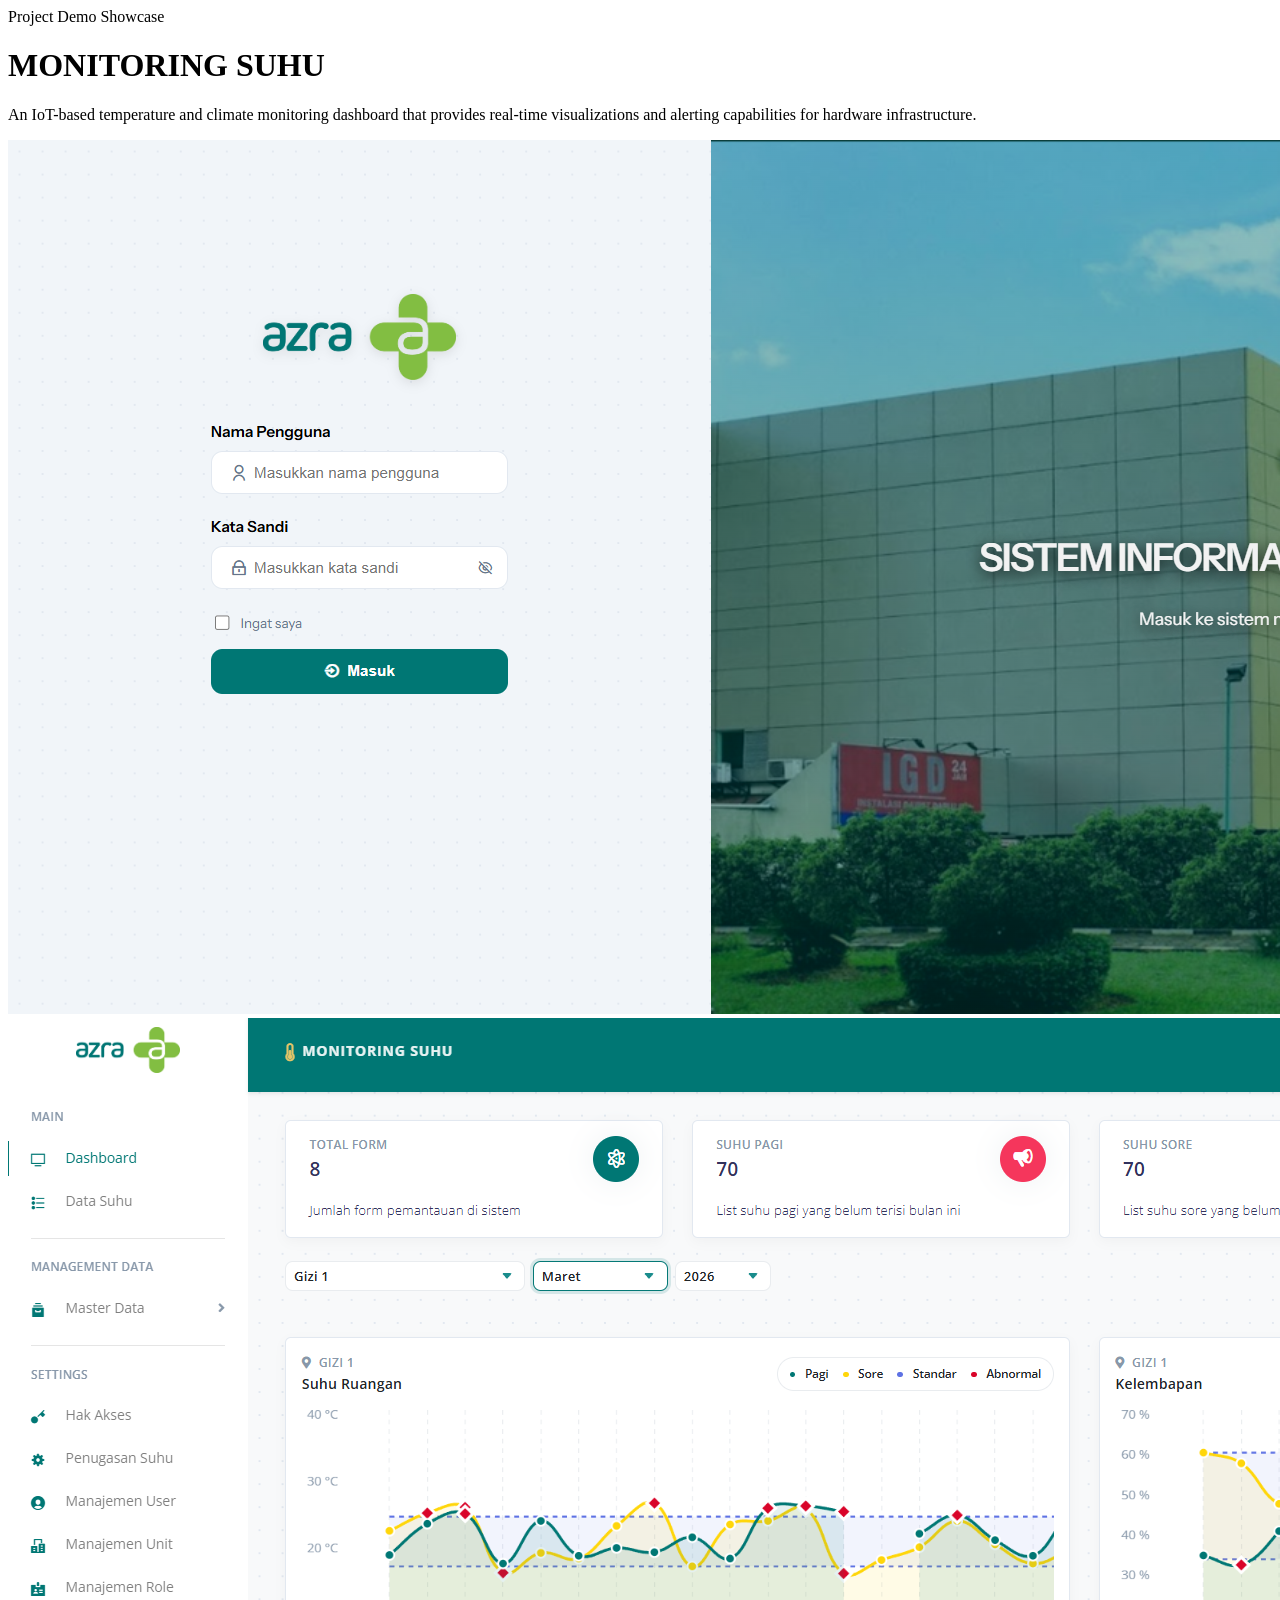
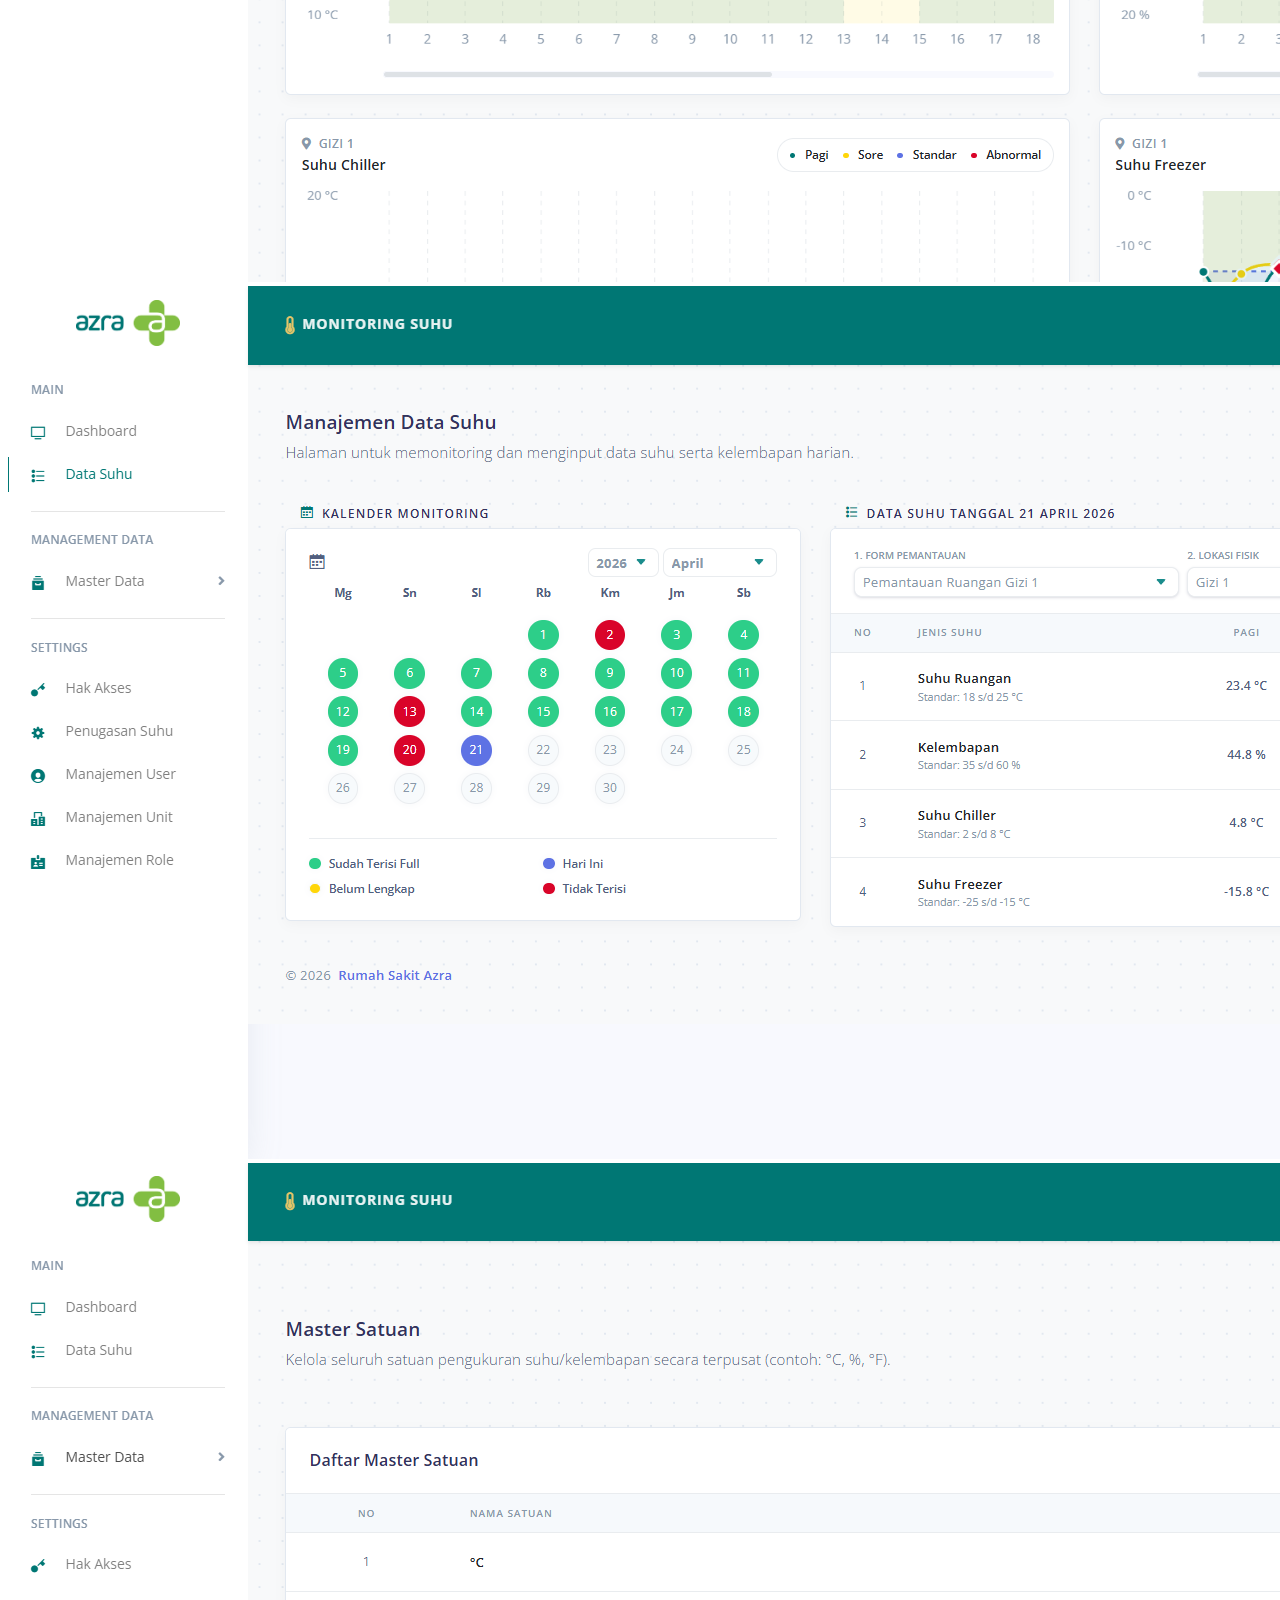
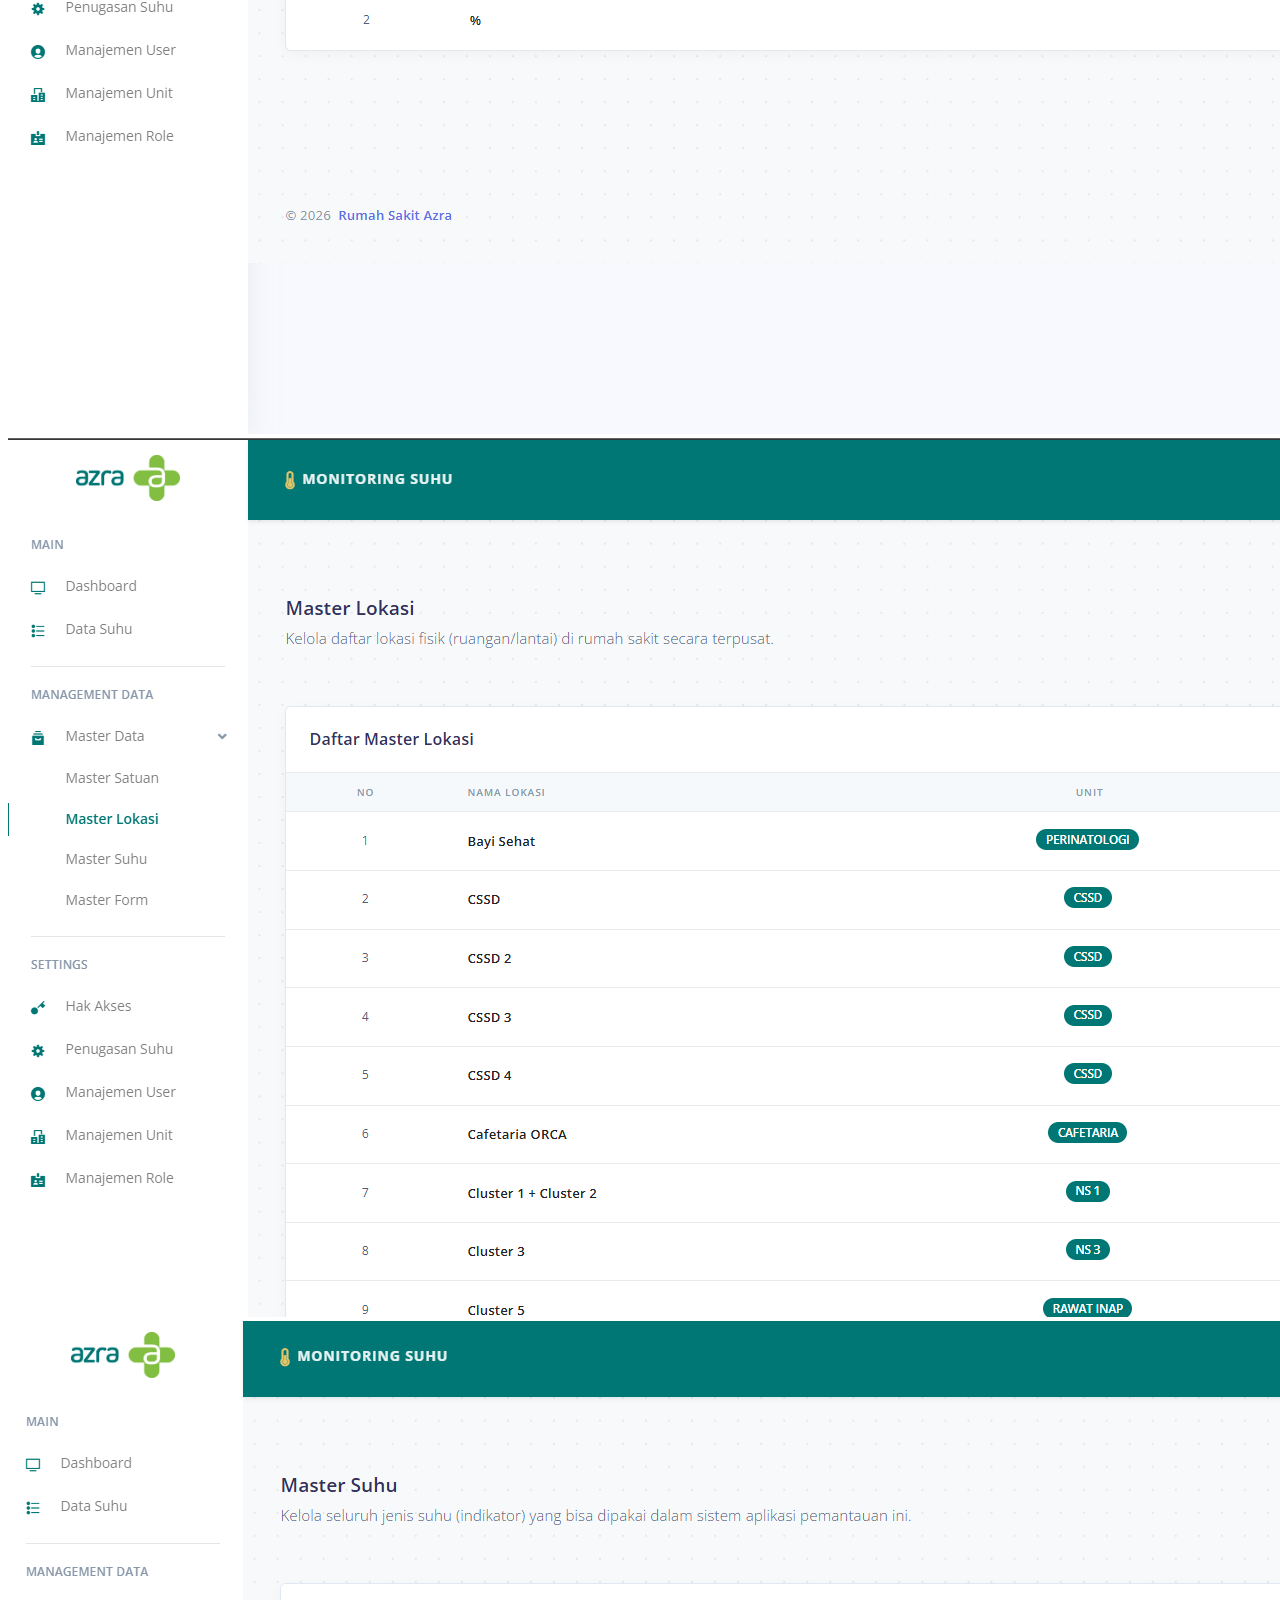
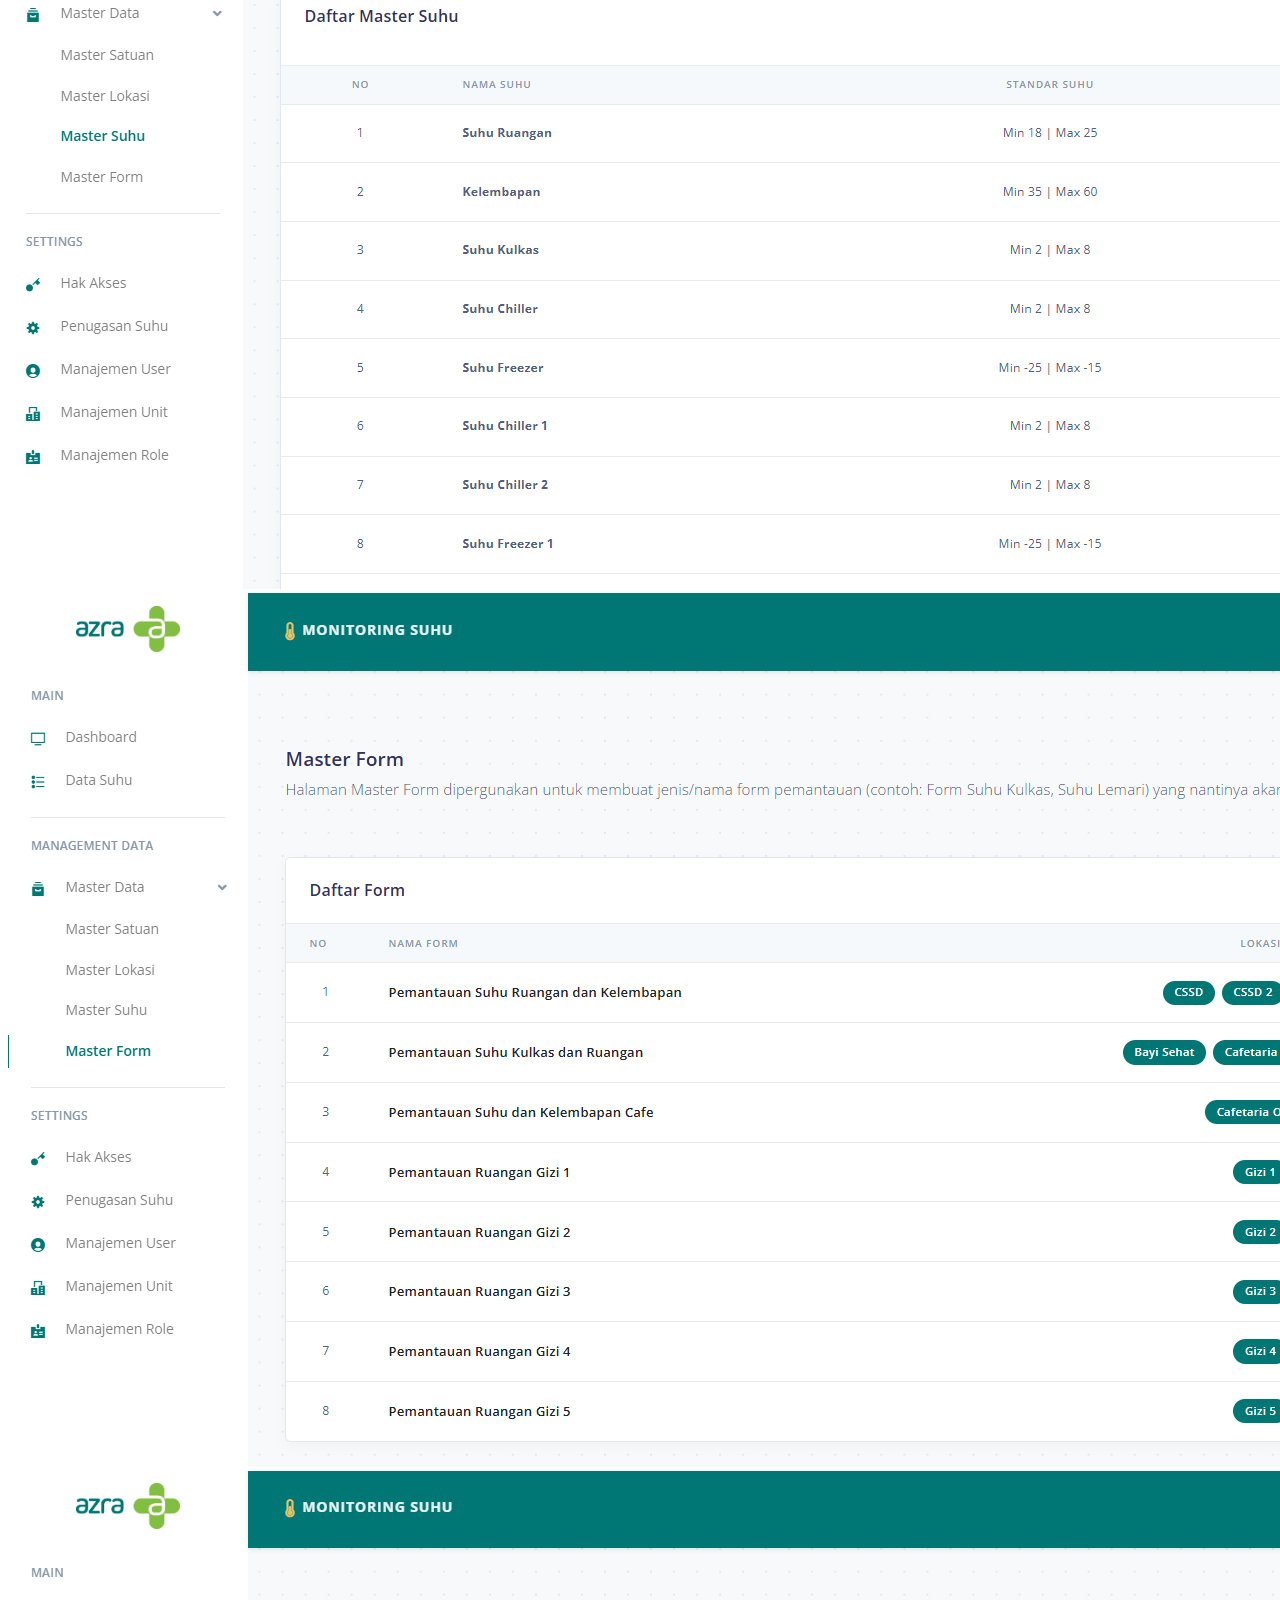
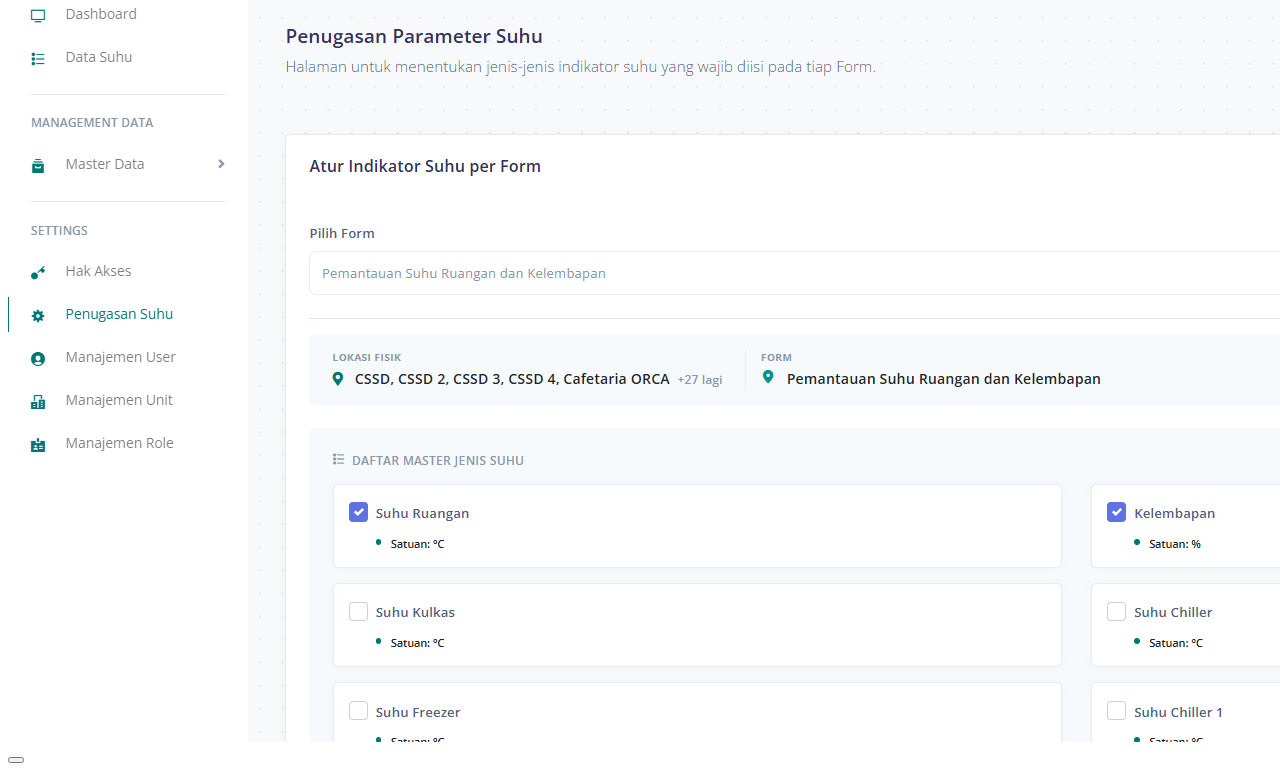
==== project-monitoring-suhu.html @ d6b92082 "initial portfolio" ====
<!DOCTYPE html>
<html lang="en">
<head>
    <meta charset="UTF-8">
    <meta name="viewport" content="width=device-width, initial-scale=1.0">
    <title>Monitoring Suhu | Project Showcase</title>
    <link rel="preconnect" href="https://fonts.googleapis.com">
    <link rel="preconnect" href="https://fonts.gstatic.com" crossorigin>
    <link href="https://fonts.googleapis.com/css2?family=Bebas+Neue&family=Manrope:wght@400;500;700&display=swap" rel="stylesheet">
    <script src="https://cdn.tailwindcss.com"></script>
    <script>
        tailwind.config = {
            theme: {
                extend: {
                    fontFamily: {
                        heading: ['"Bebas Neue"', 'sans-serif'],
                        body: ['"Manrope"', 'sans-serif'],
                    },
                    colors: {
                        bgmain: '#0a0a0a',
                        cardbg: '#1a1a1a',
                        lime: '#00f2fe',
                        textgray: '#a3a3a3',
                    }
                }
            }
        }
    </script>
    <script src="https://unpkg.com/lucide@latest"></script>
</head>
<body class="bg-bgmain text-white font-body min-h-screen flex flex-col selection:bg-lime selection:text-black">
    <nav class="w-full py-6 px-8 md:px-16 flex justify-between items-center bg-bgmain border-b border-white/5 sticky top-0 z-50">
        <div class="flex items-center gap-6">
            <a href="index.html#projects" class="w-10 h-10 rounded-full bg-cardbg flex justify-center items-center hover:bg-white/10 transition-colors">
                <i data-lucide="arrow-left" class="w-5 h-5 text-lime"></i>
            </a>
            <span class="font-heading text-2xl tracking-widest uppercase mt-1">Project Demo Showcase</span>
        </div>
    </nav>
    <main class="max-w-6xl mx-auto px-6 py-12 space-y-12 w-full">
        <div class="space-y-4">
            <h1 class="text-5xl md:text-7xl font-heading uppercase tracking-wide">MONITORING SUHU</h1>
            <p class="text-textgray text-base md:text-lg max-w-3xl leading-relaxed">
                An IoT-based temperature and climate monitoring dashboard that provides real-time visualizations and alerting capabilities for hardware infrastructure.
            </p>
        </div>
        <!-- Gallery -->
        <div class="grid grid-cols-1 md:grid-cols-2 gap-8">
            <img src="img/monitoring-suhu/monitoring-suhu-1.png" alt="Monitor Image" class="w-full h-auto rounded-xl border border-white/10 hover:border-lime/30 transition-colors md:col-span-2">
            <img src="img/monitoring-suhu/monitoring-suhu-2.png" alt="Monitor Image" class="w-full h-auto rounded-xl border border-white/10 hover:border-lime/30 transition-colors">
            <img src="img/monitoring-suhu/monitoring-suhu-3.png" alt="Monitor Image" class="w-full h-auto rounded-xl border border-white/10 hover:border-lime/30 transition-colors">
            <img src="img/monitoring-suhu/monitoring-suhu-4.png" alt="Monitor Image" class="w-full h-auto rounded-xl border border-white/10 hover:border-lime/30 transition-colors">
            <img src="img/monitoring-suhu/monitoring-suhu-5.png" alt="Monitor Image" class="w-full h-auto rounded-xl border border-white/10 hover:border-lime/30 transition-colors">
            <img src="img/monitoring-suhu/monitoring-suhu-6.png" alt="Monitor Image" class="w-full h-auto rounded-xl border border-white/10 hover:border-lime/30 transition-colors">
            <img src="img/monitoring-suhu/monitoring-suhu-7.png" alt="Monitor Image" class="w-full h-auto rounded-xl border border-white/10 hover:border-lime/30 transition-colors">
            <img src="img/monitoring-suhu/monitoring-suhu-8.png" alt="Monitor Image" class="w-full h-auto rounded-xl border border-white/10 hover:border-lime/30 transition-colors">
        </div>
    </main>

    <!-- Lightbox Modal -->
    <div id="lightbox" class="fixed inset-0 bg-black/95 z-[100] hidden flex-col justify-center items-center p-4 md:p-8 backdrop-blur-md opacity-0 transition-opacity duration-300">
        <button id="closeLightbox" class="absolute top-6 right-6 text-white hover:text-lime transition-colors bg-white/10 p-2 rounded-full">
            <i data-lucide="x" class="w-6 h-6"></i>
        </button>
        <img id="lightboxImg" src="" class="max-w-full max-h-full object-contain rounded-xl shadow-2xl transition-transform duration-300 scale-95 border border-white/10">
    </div>

    <script>
        lucide.createIcons();
        
        // Lightbox Logic
        const lightbox = document.getElementById('lightbox');
        const lightboxImg = document.getElementById('lightboxImg');
        const closeLightbox = document.getElementById('closeLightbox');
        const images = document.querySelectorAll('main img');

        images.forEach(img => {
            img.classList.add('cursor-zoom-in');
            img.addEventListener('click', () => {
                lightboxImg.src = img.src;
                lightbox.classList.remove('hidden');
                lightbox.classList.add('flex');
                // Trigger reflow
                void lightbox.offsetWidth;
                lightbox.classList.remove('opacity-0');
                lightboxImg.classList.remove('scale-95');
                lightboxImg.classList.add('scale-100');
            });
        });

        const close = () => {
            lightbox.classList.add('opacity-0');
            lightboxImg.classList.remove('scale-100');
            lightboxImg.classList.add('scale-95');
            setTimeout(() => {
                lightbox.classList.add('hidden');
                lightbox.classList.remove('flex');
            }, 300);
        };

        closeLightbox.addEventListener('click', close);
        lightbox.addEventListener('click', (e) => {
            if (e.target === lightbox) close();
        });
        document.addEventListener('keydown', (e) => {
            if (e.key === 'Escape' && !lightbox.classList.contains('hidden')) close();
        });
    </script>
</body>
</html>
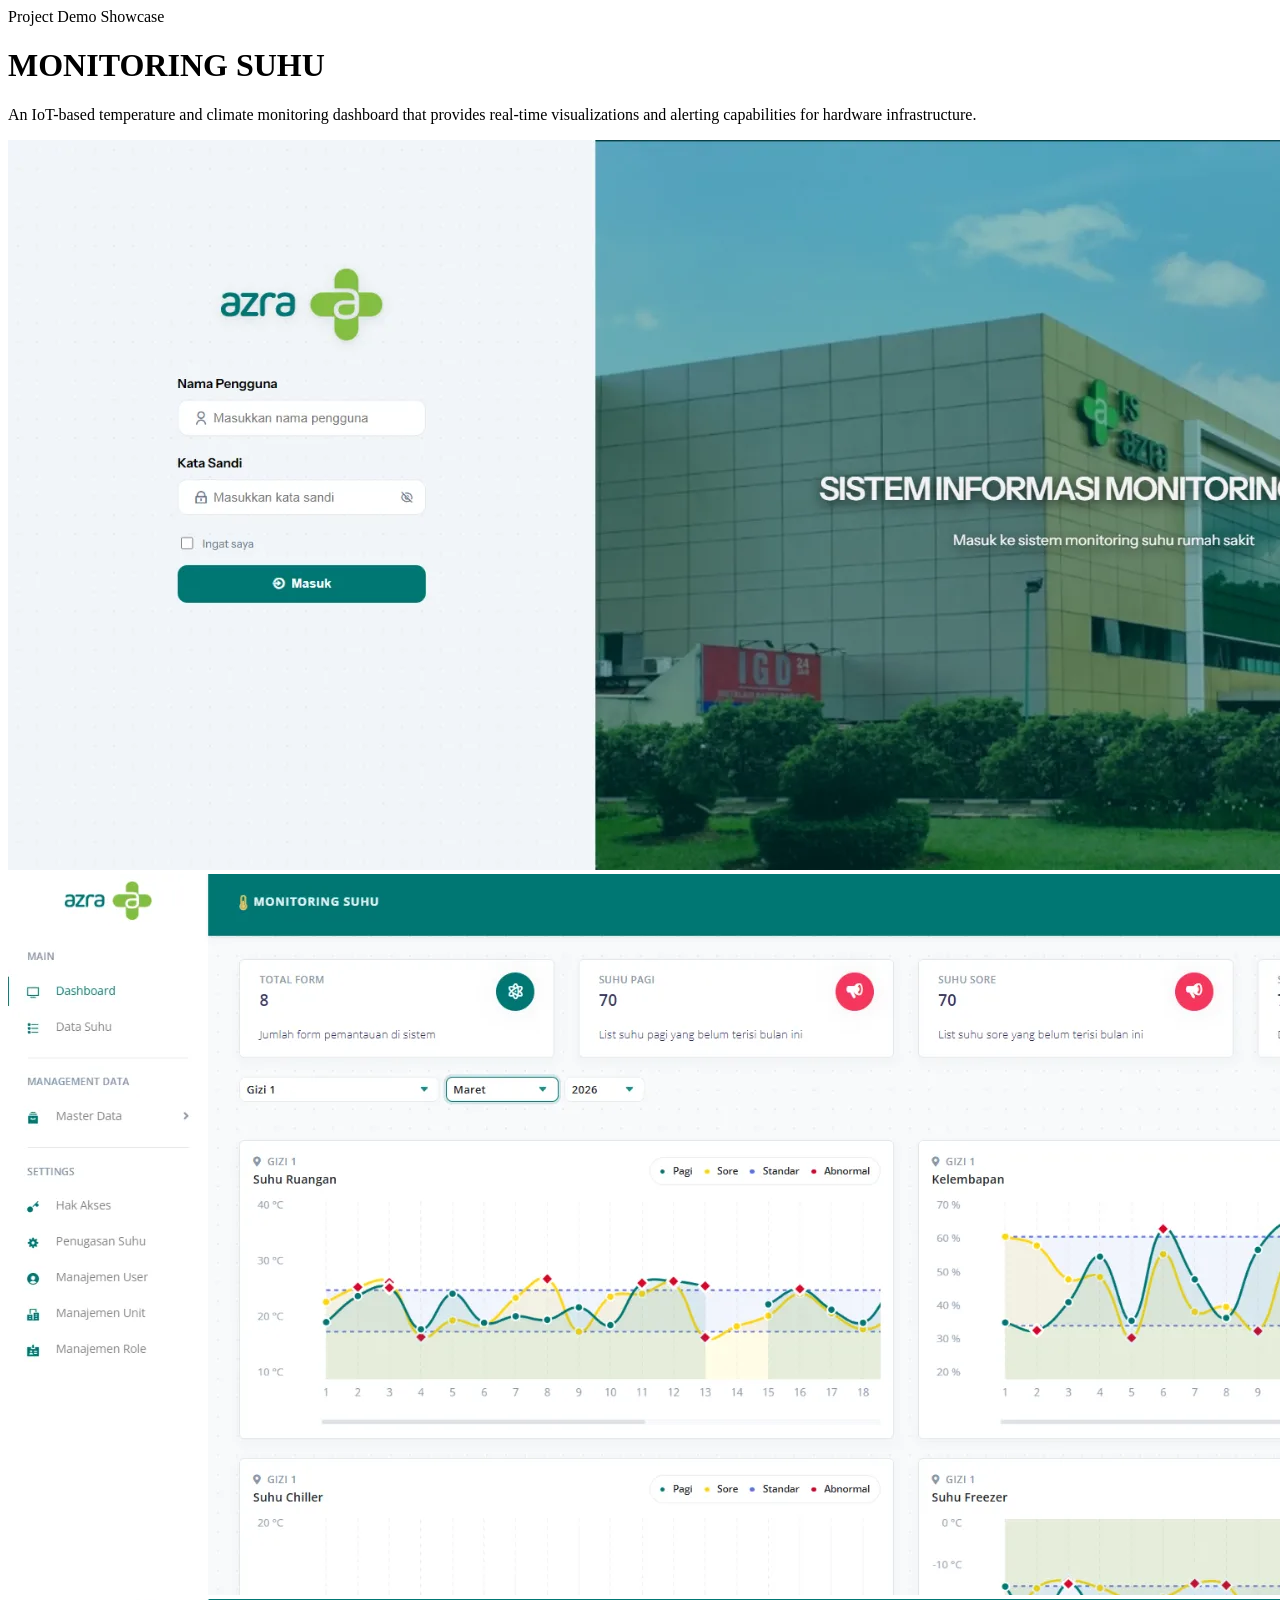
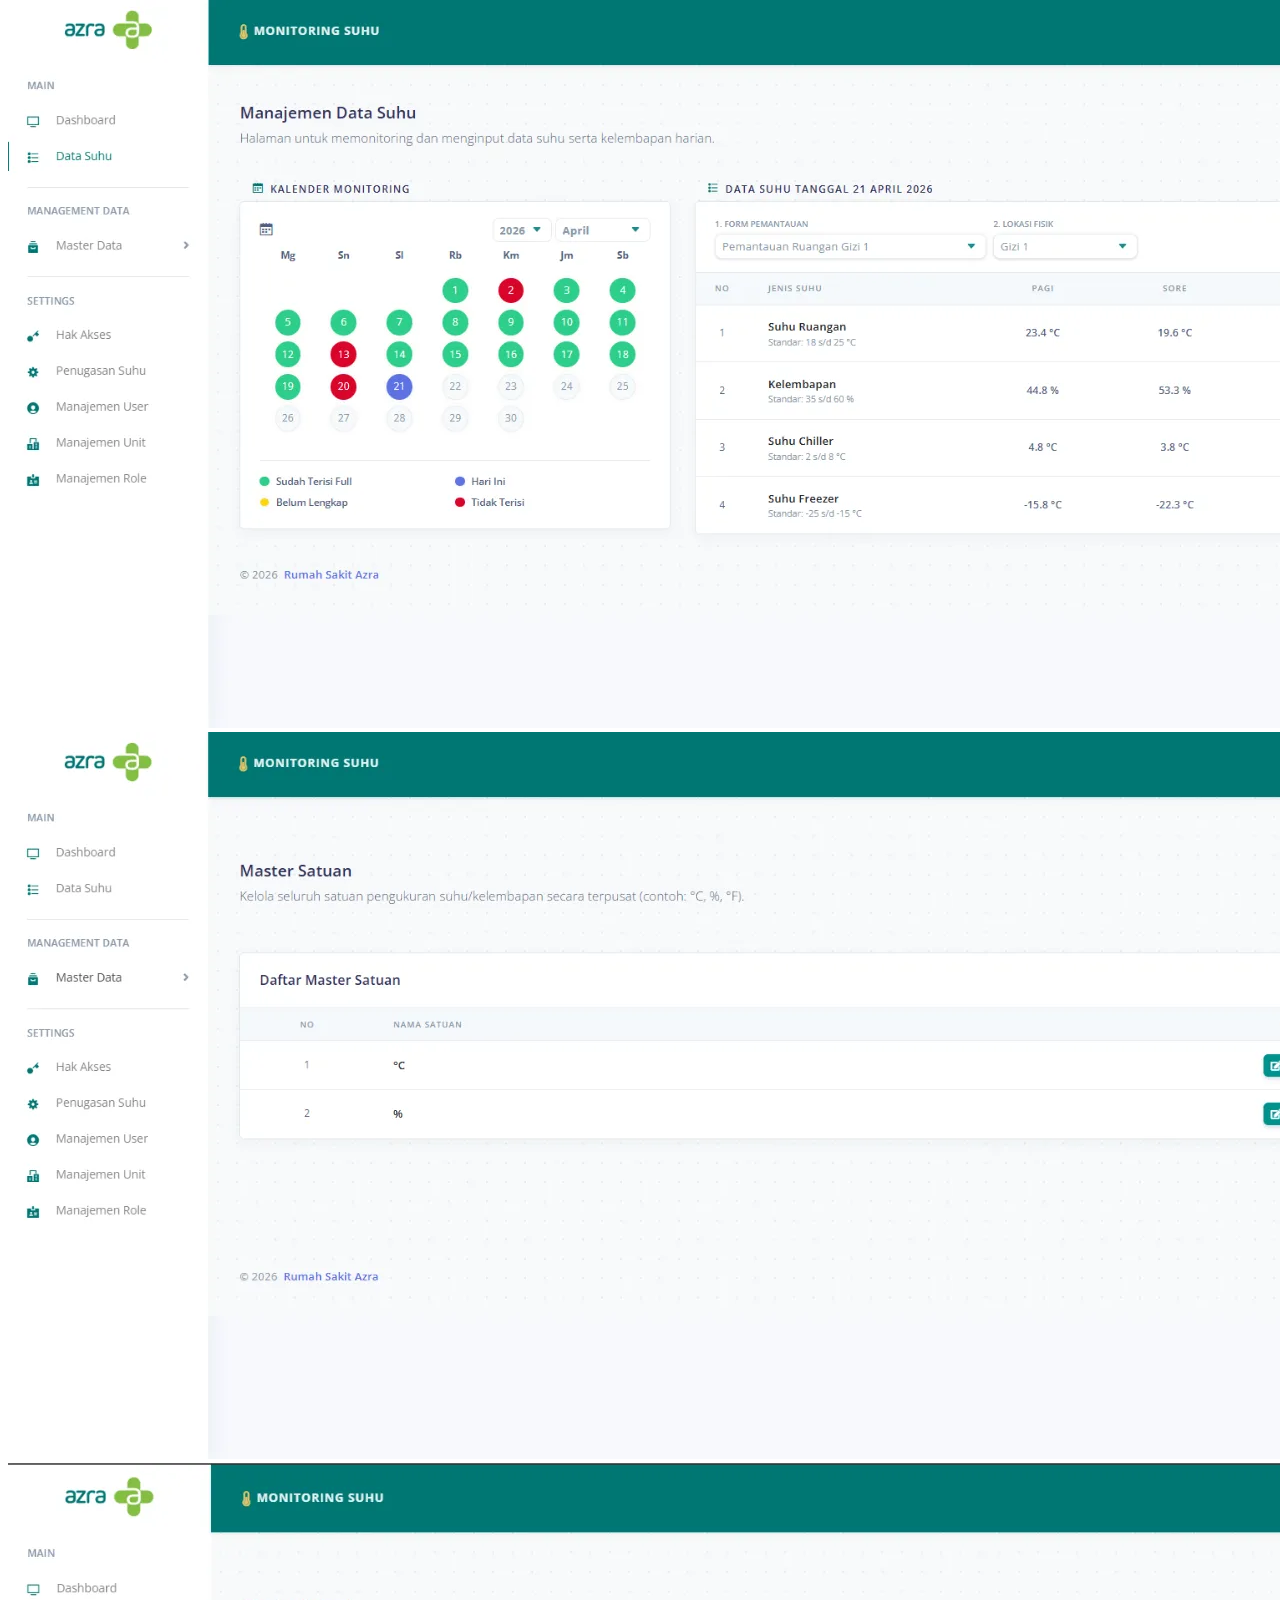
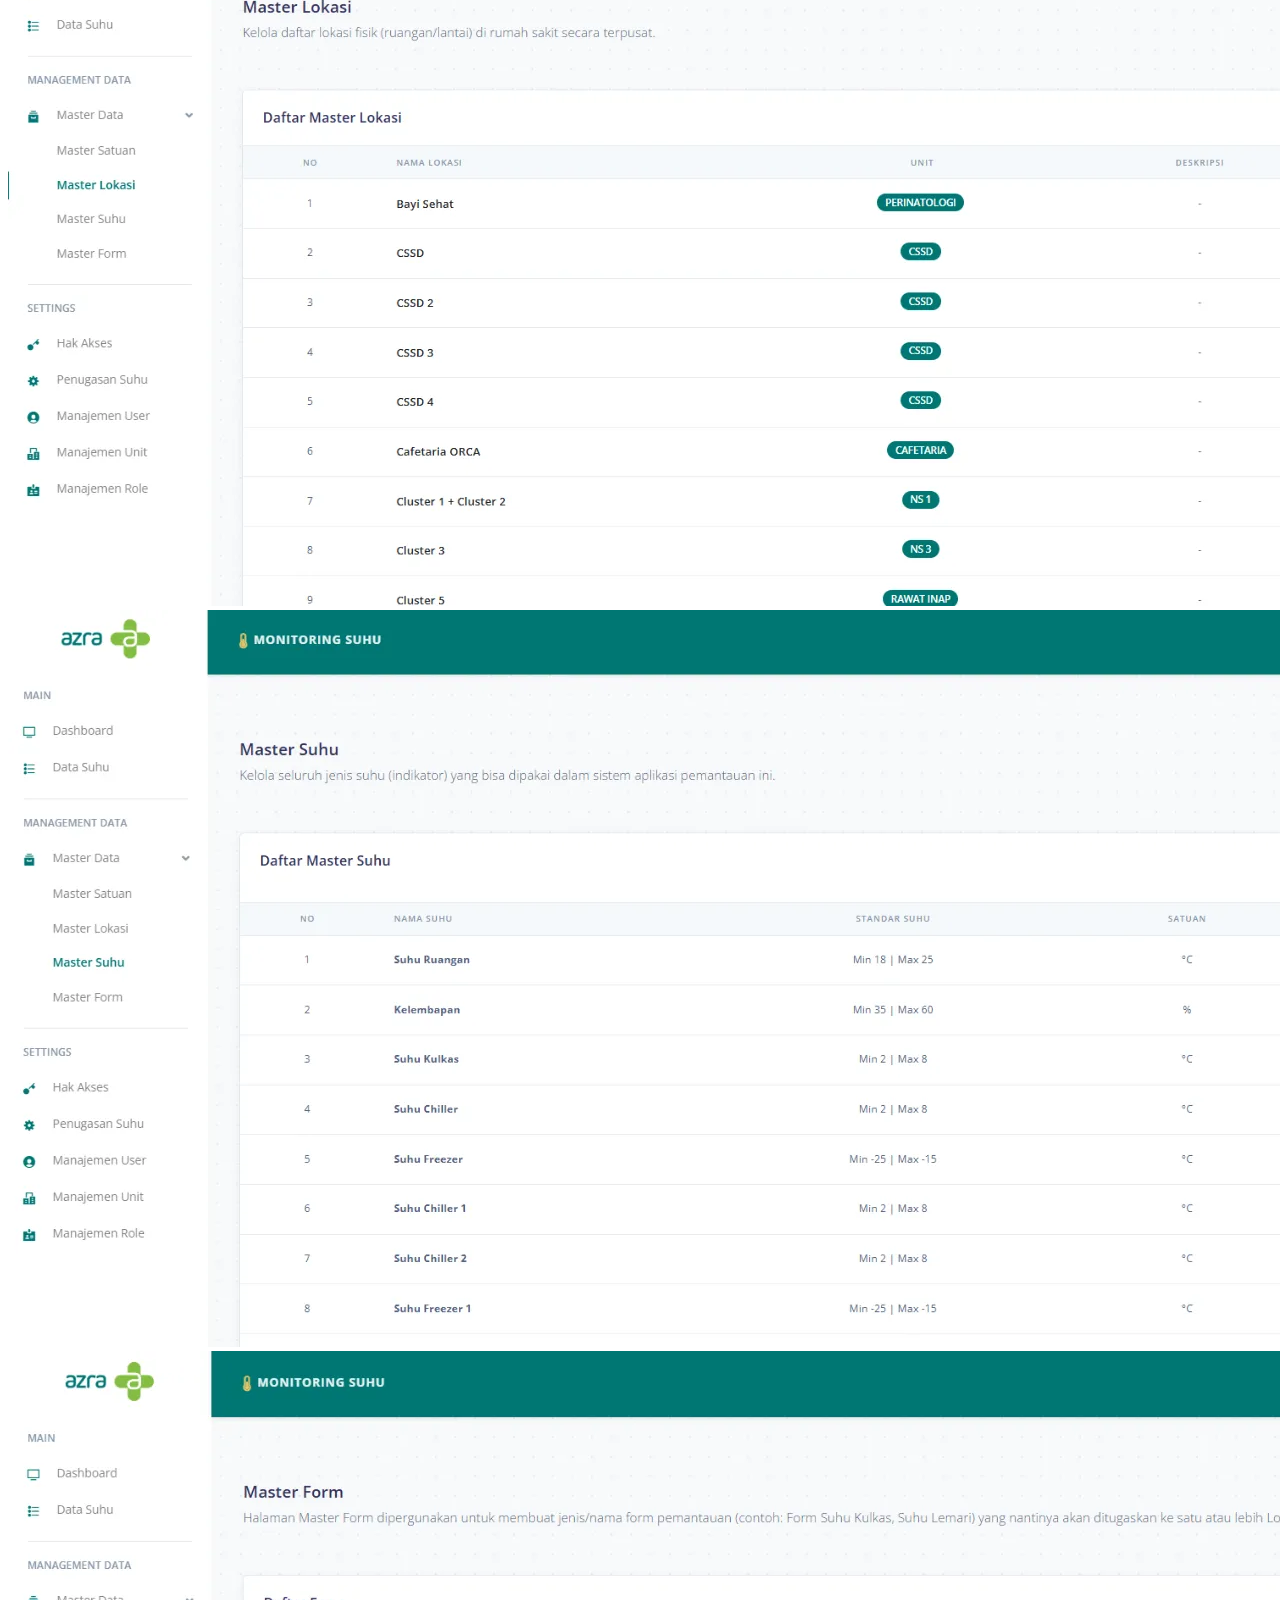
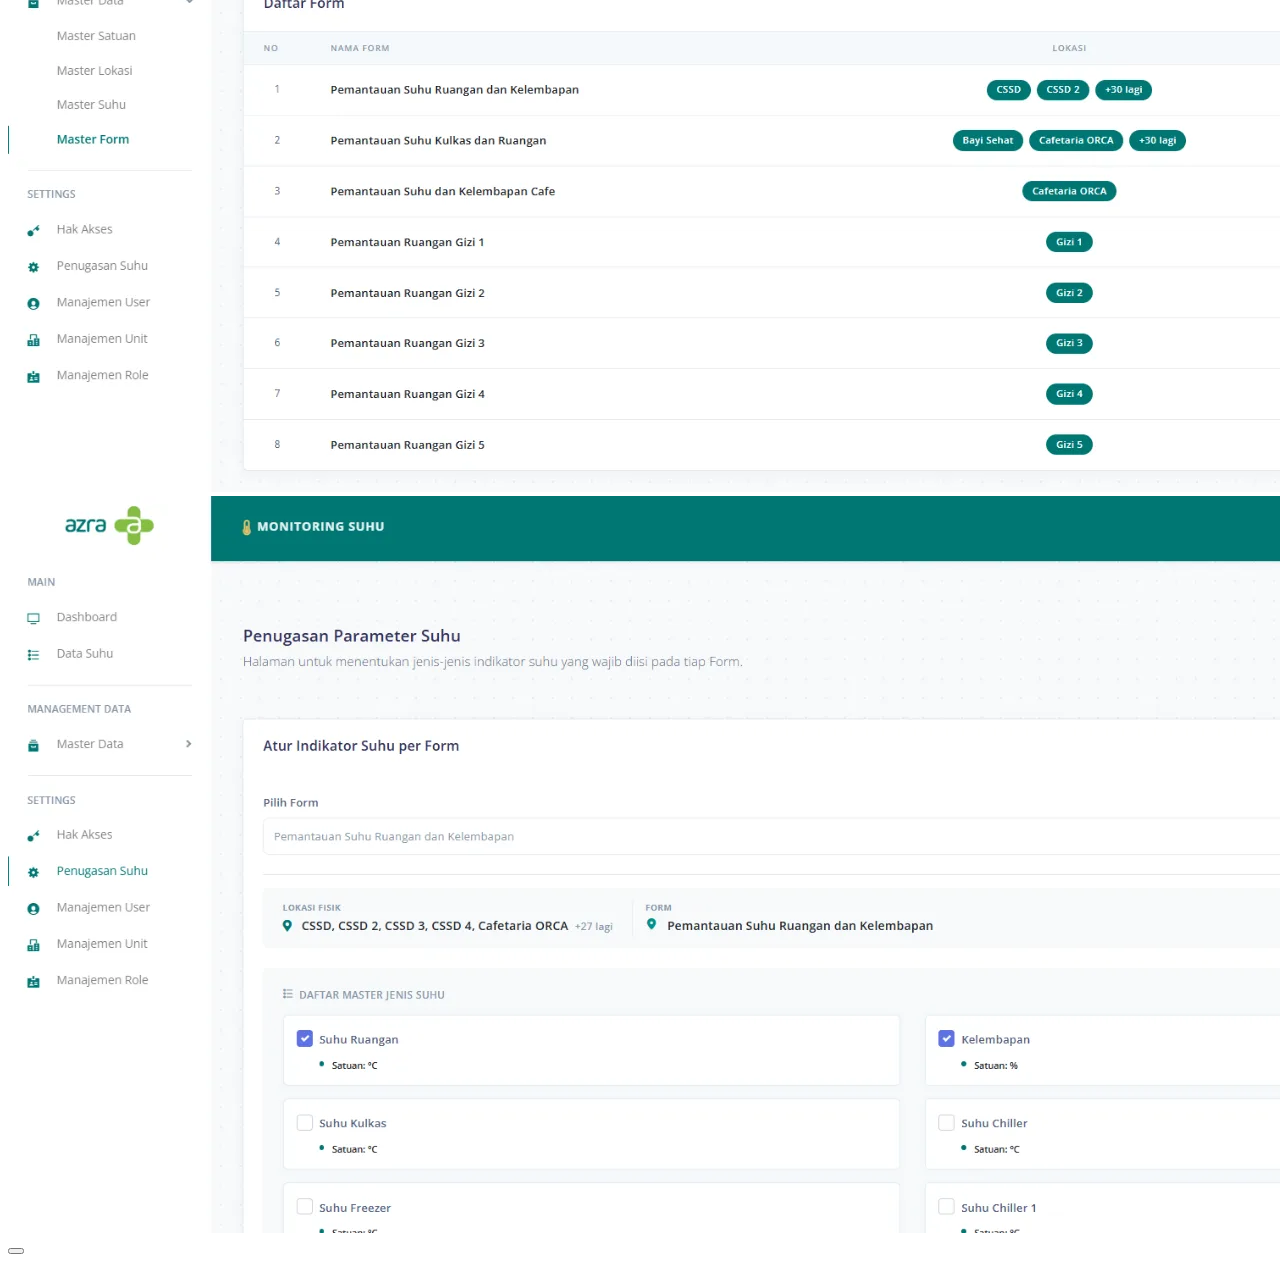
==== commit a43297b2: "C: gambar dikompres ke WebP (13 MB -> 1,9 MB), nama file tanpa spasi, gambar preview OG" ====
--- a/project-monitoring-suhu.html
+++ b/project-monitoring-suhu.html
@@ -46,14 +46,14 @@
         </div>
         <!-- Gallery -->
         <div class="grid grid-cols-1 md:grid-cols-2 gap-8">
-            <img src="img/monitoring-suhu/monitoring-suhu-1.png" alt="Monitor Image" class="w-full h-auto rounded-xl border border-white/10 hover:border-lime/30 transition-colors md:col-span-2">
-            <img src="img/monitoring-suhu/monitoring-suhu-2.png" alt="Monitor Image" class="w-full h-auto rounded-xl border border-white/10 hover:border-lime/30 transition-colors">
-            <img src="img/monitoring-suhu/monitoring-suhu-3.png" alt="Monitor Image" class="w-full h-auto rounded-xl border border-white/10 hover:border-lime/30 transition-colors">
-            <img src="img/monitoring-suhu/monitoring-suhu-4.png" alt="Monitor Image" class="w-full h-auto rounded-xl border border-white/10 hover:border-lime/30 transition-colors">
-            <img src="img/monitoring-suhu/monitoring-suhu-5.png" alt="Monitor Image" class="w-full h-auto rounded-xl border border-white/10 hover:border-lime/30 transition-colors">
-            <img src="img/monitoring-suhu/monitoring-suhu-6.png" alt="Monitor Image" class="w-full h-auto rounded-xl border border-white/10 hover:border-lime/30 transition-colors">
-            <img src="img/monitoring-suhu/monitoring-suhu-7.png" alt="Monitor Image" class="w-full h-auto rounded-xl border border-white/10 hover:border-lime/30 transition-colors">
-            <img src="img/monitoring-suhu/monitoring-suhu-8.png" alt="Monitor Image" class="w-full h-auto rounded-xl border border-white/10 hover:border-lime/30 transition-colors">
+            <img src="img/monitoring-suhu/monitoring-suhu-1.webp" alt="Monitor Image" class="w-full h-auto rounded-xl border border-white/10 hover:border-lime/30 transition-colors md:col-span-2">
+            <img src="img/monitoring-suhu/monitoring-suhu-2.webp" alt="Monitor Image" class="w-full h-auto rounded-xl border border-white/10 hover:border-lime/30 transition-colors">
+            <img src="img/monitoring-suhu/monitoring-suhu-3.webp" alt="Monitor Image" class="w-full h-auto rounded-xl border border-white/10 hover:border-lime/30 transition-colors">
+            <img src="img/monitoring-suhu/monitoring-suhu-4.webp" alt="Monitor Image" class="w-full h-auto rounded-xl border border-white/10 hover:border-lime/30 transition-colors">
+            <img src="img/monitoring-suhu/monitoring-suhu-5.webp" alt="Monitor Image" class="w-full h-auto rounded-xl border border-white/10 hover:border-lime/30 transition-colors">
+            <img src="img/monitoring-suhu/monitoring-suhu-6.webp" alt="Monitor Image" class="w-full h-auto rounded-xl border border-white/10 hover:border-lime/30 transition-colors">
+            <img src="img/monitoring-suhu/monitoring-suhu-7.webp" alt="Monitor Image" class="w-full h-auto rounded-xl border border-white/10 hover:border-lime/30 transition-colors">
+            <img src="img/monitoring-suhu/monitoring-suhu-8.webp" alt="Monitor Image" class="w-full h-auto rounded-xl border border-white/10 hover:border-lime/30 transition-colors">
         </div>
     </main>
 
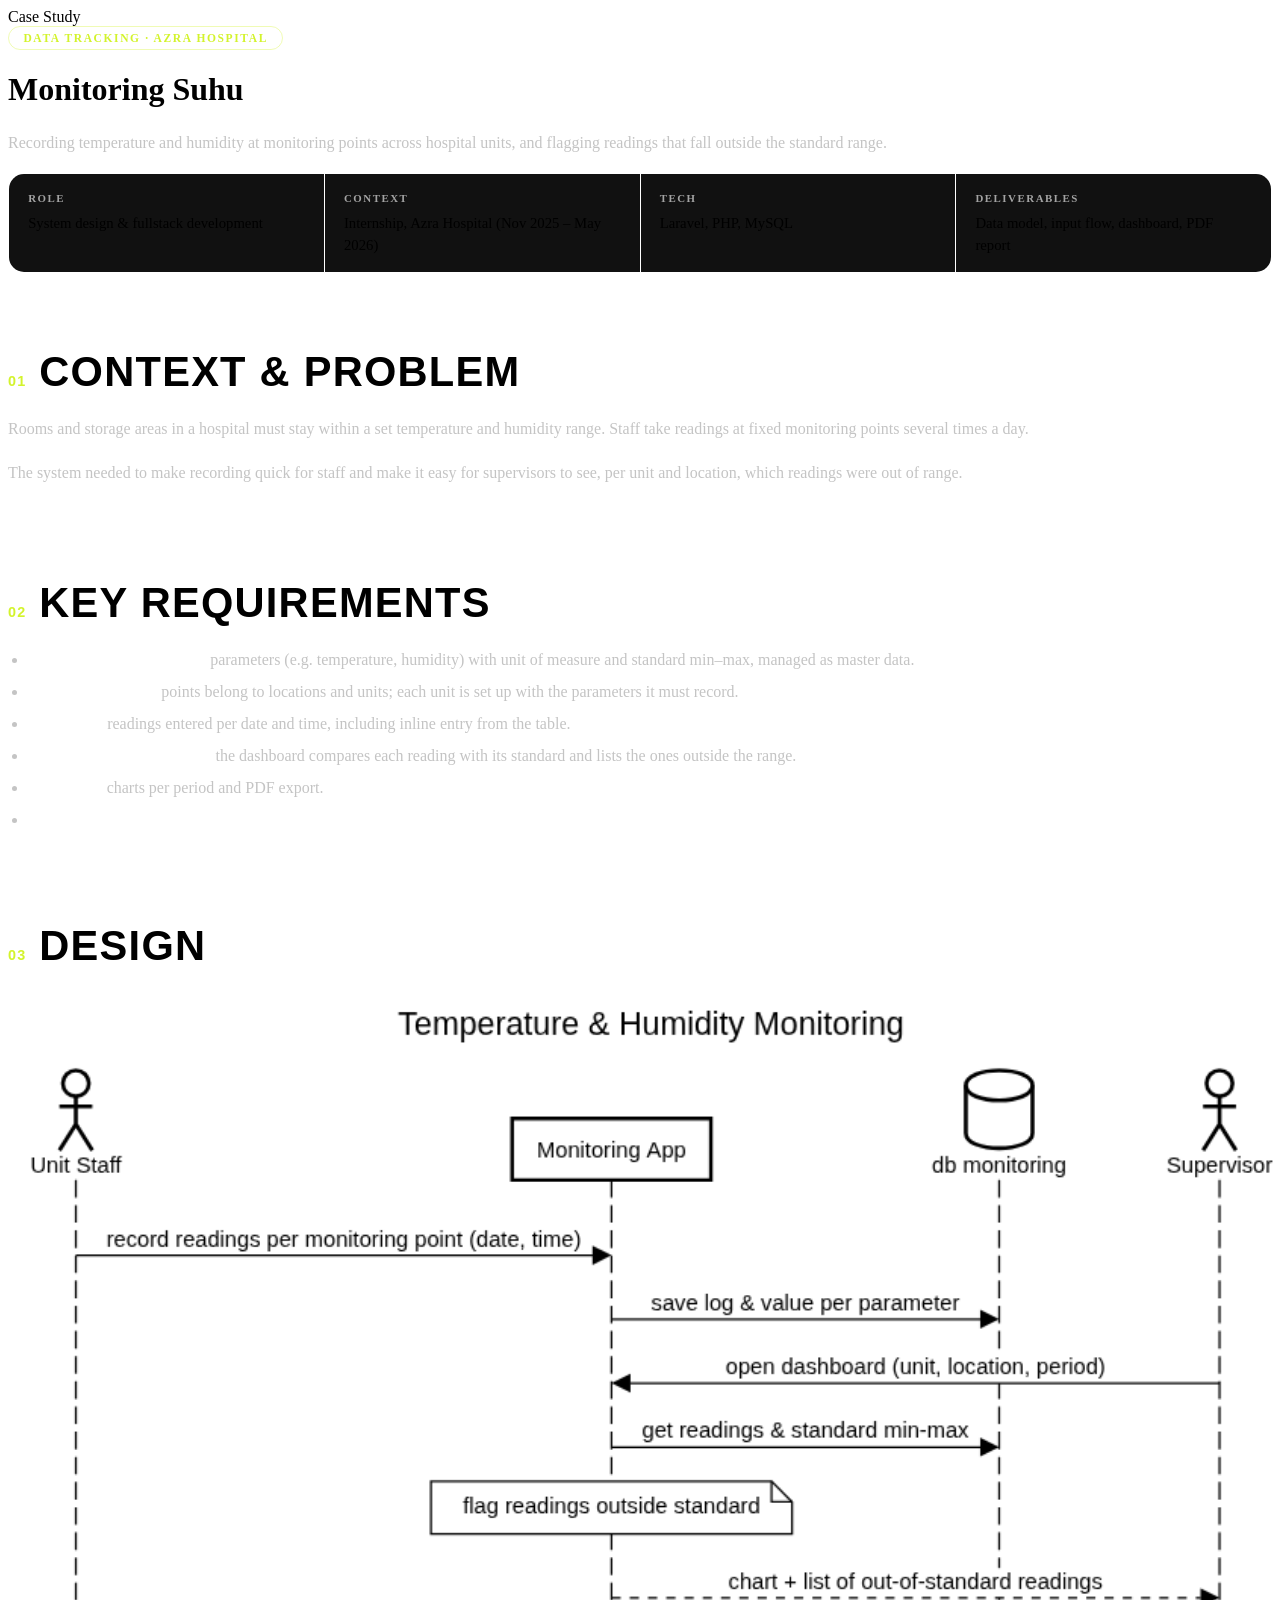
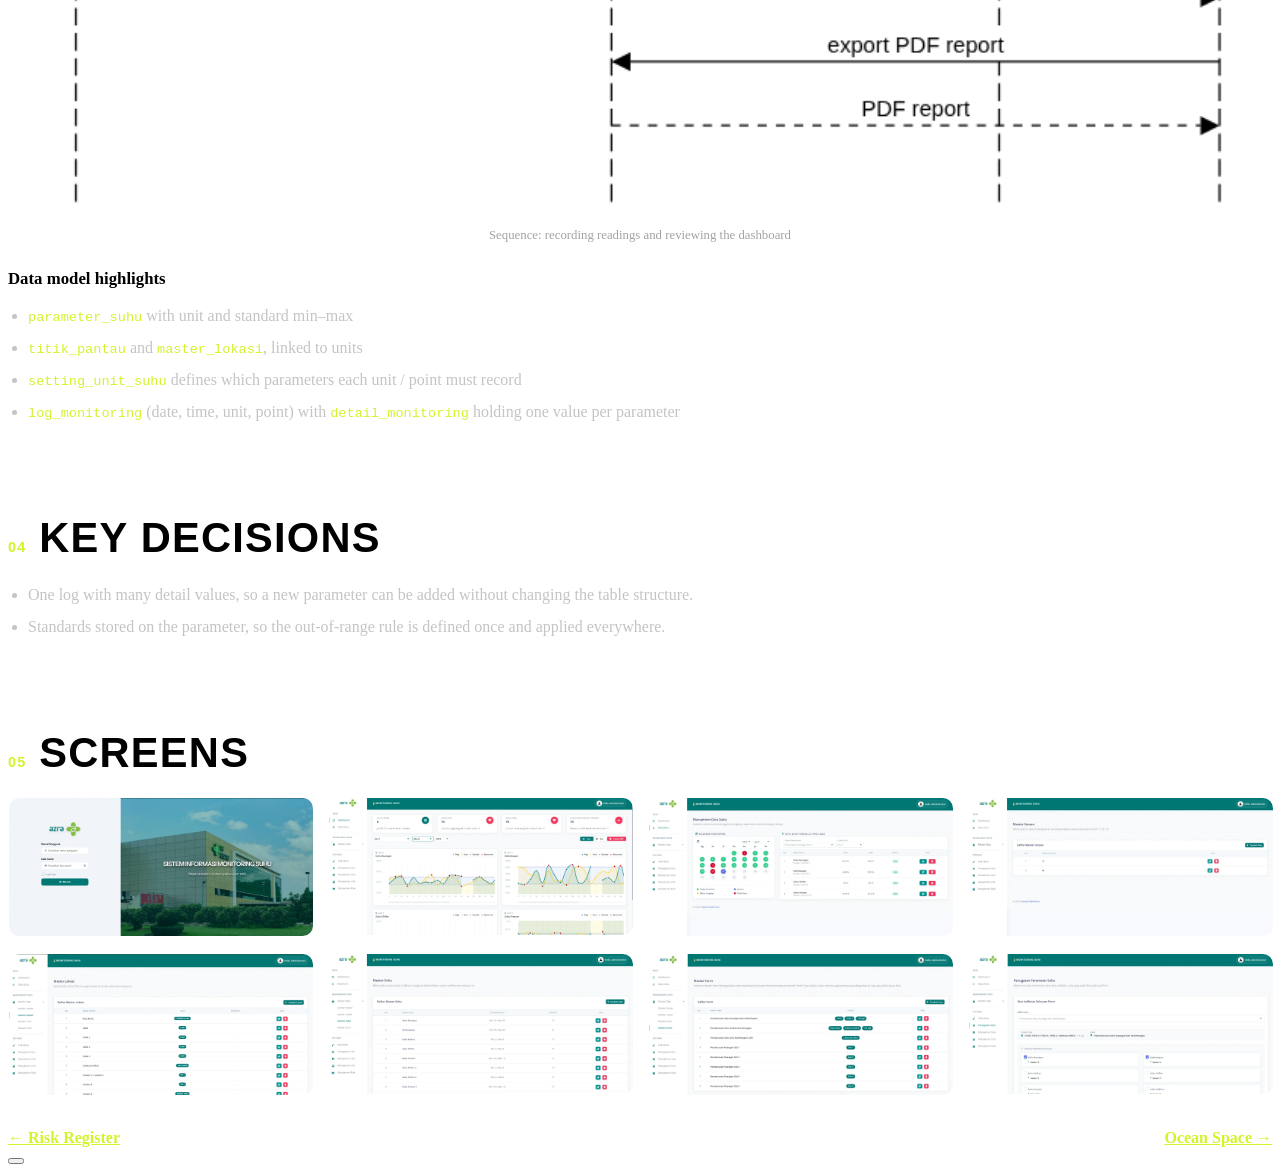
==== commit 15e9e569: "B: halaman proyek jadi studi kasus SA (+ sequence baru), studi kasus payment konsep, urutan section:" ====
--- a/project-monitoring-suhu.html
+++ b/project-monitoring-suhu.html
@@ -3,7 +3,8 @@
 <head>
     <meta charset="UTF-8">
     <meta name="viewport" content="width=device-width, initial-scale=1.0">
-    <title>Monitoring Suhu | Project Showcase</title>
+    <title>Monitoring Suhu | Case Study</title>
+    <meta name="description" content="Case study by Surya Permana: temperature and humidity monitoring with out-of-standard detection for hospital units.">
     <link rel="preconnect" href="https://fonts.googleapis.com">
     <link rel="preconnect" href="https://fonts.gstatic.com" crossorigin>
     <link href="https://fonts.googleapis.com/css2?family=Bebas+Neue&family=Manrope:wght@400;500;700&display=swap" rel="stylesheet">
@@ -19,13 +20,14 @@
                     colors: {
                         bgmain: '#0a0a0a',
                         cardbg: '#1a1a1a',
-                        lime: '#00f2fe',
+                        lime: '#d3f32c',
                         textgray: '#a3a3a3',
                     }
                 }
             }
         }
     </script>
+    <link rel="stylesheet" href="css/case-study.css">
     <script src="https://unpkg.com/lucide@latest"></script>
 </head>
 <body class="bg-bgmain text-white font-body min-h-screen flex flex-col selection:bg-lime selection:text-black">
@@ -34,77 +36,75 @@
             <a href="index.html#projects" class="w-10 h-10 rounded-full bg-cardbg flex justify-center items-center hover:bg-white/10 transition-colors">
                 <i data-lucide="arrow-left" class="w-5 h-5 text-lime"></i>
             </a>
-            <span class="font-heading text-2xl tracking-widest uppercase mt-1">Project Demo Showcase</span>
+            <span class="font-heading text-2xl tracking-widest uppercase mt-1">Case Study</span>
         </div>
     </nav>
-    <main class="max-w-6xl mx-auto px-6 py-12 space-y-12 w-full">
-        <div class="space-y-4">
-            <h1 class="text-5xl md:text-7xl font-heading uppercase tracking-wide">MONITORING SUHU</h1>
-            <p class="text-textgray text-base md:text-lg max-w-3xl leading-relaxed">
-                An IoT-based temperature and climate monitoring dashboard that provides real-time visualizations and alerting capabilities for hardware infrastructure.
-            </p>
-        </div>
-        <!-- Gallery -->
-        <div class="grid grid-cols-1 md:grid-cols-2 gap-8">
-            <img src="img/monitoring-suhu/monitoring-suhu-1.webp" alt="Monitor Image" class="w-full h-auto rounded-xl border border-white/10 hover:border-lime/30 transition-colors md:col-span-2">
-            <img src="img/monitoring-suhu/monitoring-suhu-2.webp" alt="Monitor Image" class="w-full h-auto rounded-xl border border-white/10 hover:border-lime/30 transition-colors">
-            <img src="img/monitoring-suhu/monitoring-suhu-3.webp" alt="Monitor Image" class="w-full h-auto rounded-xl border border-white/10 hover:border-lime/30 transition-colors">
-            <img src="img/monitoring-suhu/monitoring-suhu-4.webp" alt="Monitor Image" class="w-full h-auto rounded-xl border border-white/10 hover:border-lime/30 transition-colors">
-            <img src="img/monitoring-suhu/monitoring-suhu-5.webp" alt="Monitor Image" class="w-full h-auto rounded-xl border border-white/10 hover:border-lime/30 transition-colors">
-            <img src="img/monitoring-suhu/monitoring-suhu-6.webp" alt="Monitor Image" class="w-full h-auto rounded-xl border border-white/10 hover:border-lime/30 transition-colors">
-            <img src="img/monitoring-suhu/monitoring-suhu-7.webp" alt="Monitor Image" class="w-full h-auto rounded-xl border border-white/10 hover:border-lime/30 transition-colors">
-            <img src="img/monitoring-suhu/monitoring-suhu-8.webp" alt="Monitor Image" class="w-full h-auto rounded-xl border border-white/10 hover:border-lime/30 transition-colors">
-        </div>
+
+    <main class="max-w-5xl mx-auto px-6 py-12 space-y-16 w-full cs">
+        <header class="space-y-6">
+            <span class="cs-tag">Data Tracking &middot; Azra Hospital</span>
+            <h1 class="text-5xl md:text-7xl font-heading uppercase tracking-wide">Monitoring Suhu</h1>
+            <p class="text-textgray text-base md:text-lg max-w-3xl leading-relaxed">Recording temperature and humidity at monitoring points across hospital units, and flagging readings that fall outside the standard range.</p>
+            <div class="cs-meta">
+                <div><span>Role</span>System design &amp; fullstack development</div>
+                <div><span>Context</span>Internship, Azra Hospital (Nov 2025 &ndash; May 2026)</div>
+                <div><span>Tech</span>Laravel, PHP, MySQL</div>
+                <div><span>Deliverables</span>Data model, input flow, dashboard, PDF report</div>
+            </div>
+        </header>
+
+        <section>
+            <h2><span>01</span>Context &amp; Problem</h2>
+            <p>Rooms and storage areas in a hospital must stay within a set temperature and humidity range. Staff take readings at fixed monitoring points several times a day.</p>
+            <p>The system needed to make recording quick for staff and make it easy for supervisors to see, per unit and location, which readings were out of range.</p>
+        </section>
+
+        <section>
+            <h2><span>02</span>Key Requirements</h2>
+            <ul>
+                <li><b>Configurable parameters:</b> parameters (e.g. temperature, humidity) with unit of measure and standard min&ndash;max, managed as master data.</li>
+                <li><b>Monitoring points:</b> points belong to locations and units; each unit is set up with the parameters it must record.</li>
+                <li><b>Fast input:</b> readings entered per date and time, including inline entry from the table.</li>
+                <li><b>Out-of-standard detection:</b> the dashboard compares each reading with its standard and lists the ones outside the range.</li>
+                <li><b>Reporting:</b> charts per period and PDF export.</li>
+                <li><b>Role-based menu access.</b></li>
+            </ul>
+        </section>
+
+        <section>
+            <h2><span>03</span>Design</h2>
+            <div class="cs-figs one"><figure><img src="img/monitoring-suhu/sequence.png" alt="Sequence: recording readings and reviewing the dashboard"><figcaption>Sequence: recording readings and reviewing the dashboard</figcaption></figure></div>
+            <h3>Data model highlights</h3>
+            <ul>
+                <li><code>parameter_suhu</code> with unit and standard min&ndash;max</li>
+                <li><code>titik_pantau</code> and <code>master_lokasi</code>, linked to units</li>
+                <li><code>setting_unit_suhu</code> defines which parameters each unit / point must record</li>
+                <li><code>log_monitoring</code> (date, time, unit, point) with <code>detail_monitoring</code> holding one value per parameter</li>
+            </ul>
+        </section>
+
+        <section>
+            <h2><span>04</span>Key Decisions</h2>
+            <ul>
+                <li>One log with many detail values, so a new parameter can be added without changing the table structure.</li>
+                <li>Standards stored on the parameter, so the out-of-range rule is defined once and applied everywhere.</li>
+            </ul>
+        </section>
+
+        <section>
+            <h2><span>05</span>Screens</h2>
+            <div class="cs-gallery"><img src="img/monitoring-suhu/monitoring-suhu-1.webp" alt="Monitoring Suhu screen" loading="lazy"><img src="img/monitoring-suhu/monitoring-suhu-2.webp" alt="Monitoring Suhu screen" loading="lazy"><img src="img/monitoring-suhu/monitoring-suhu-3.webp" alt="Monitoring Suhu screen" loading="lazy"><img src="img/monitoring-suhu/monitoring-suhu-4.webp" alt="Monitoring Suhu screen" loading="lazy"><img src="img/monitoring-suhu/monitoring-suhu-5.webp" alt="Monitoring Suhu screen" loading="lazy"><img src="img/monitoring-suhu/monitoring-suhu-6.webp" alt="Monitoring Suhu screen" loading="lazy"><img src="img/monitoring-suhu/monitoring-suhu-7.webp" alt="Monitoring Suhu screen" loading="lazy"><img src="img/monitoring-suhu/monitoring-suhu-8.webp" alt="Monitoring Suhu screen" loading="lazy"></div>
+        </section>
+
+        <div class="cs-next"><a href="project-risk-register.html">&larr; Risk Register</a><a href="project-ocean-space.html">Ocean Space &rarr;</a></div>
     </main>
 
-    <!-- Lightbox Modal -->
     <div id="lightbox" class="fixed inset-0 bg-black/95 z-[100] hidden flex-col justify-center items-center p-4 md:p-8 backdrop-blur-md opacity-0 transition-opacity duration-300">
         <button id="closeLightbox" class="absolute top-6 right-6 text-white hover:text-lime transition-colors bg-white/10 p-2 rounded-full">
             <i data-lucide="x" class="w-6 h-6"></i>
         </button>
-        <img id="lightboxImg" src="" class="max-w-full max-h-full object-contain rounded-xl shadow-2xl transition-transform duration-300 scale-95 border border-white/10">
+        <img id="lightboxImg" src="" alt="" class="max-w-full max-h-full object-contain rounded-xl shadow-2xl transition-transform duration-300 scale-95 border border-white/10">
     </div>
-
-    <script>
-        lucide.createIcons();
-        
-        // Lightbox Logic
-        const lightbox = document.getElementById('lightbox');
-        const lightboxImg = document.getElementById('lightboxImg');
-        const closeLightbox = document.getElementById('closeLightbox');
-        const images = document.querySelectorAll('main img');
-
-        images.forEach(img => {
-            img.classList.add('cursor-zoom-in');
-            img.addEventListener('click', () => {
-                lightboxImg.src = img.src;
-                lightbox.classList.remove('hidden');
-                lightbox.classList.add('flex');
-                // Trigger reflow
-                void lightbox.offsetWidth;
-                lightbox.classList.remove('opacity-0');
-                lightboxImg.classList.remove('scale-95');
-                lightboxImg.classList.add('scale-100');
-            });
-        });
-
-        const close = () => {
-            lightbox.classList.add('opacity-0');
-            lightboxImg.classList.remove('scale-100');
-            lightboxImg.classList.add('scale-95');
-            setTimeout(() => {
-                lightbox.classList.add('hidden');
-                lightbox.classList.remove('flex');
-            }, 300);
-        };
-
-        closeLightbox.addEventListener('click', close);
-        lightbox.addEventListener('click', (e) => {
-            if (e.target === lightbox) close();
-        });
-        document.addEventListener('keydown', (e) => {
-            if (e.key === 'Escape' && !lightbox.classList.contains('hidden')) close();
-        });
-    </script>
+    <script src="js/lightbox.js"></script>
 </body>
 </html>
--- a/css/case-study.css
+++ b/css/case-study.css
@@ -0,0 +1,39 @@
+/* Halaman studi kasus (project-*.html) */
+.cs section > h2 { font-family: "Bebas Neue", sans-serif; font-size: 2.6rem; letter-spacing: .03em; text-transform: uppercase; display: flex; align-items: baseline; gap: .8rem; margin-bottom: 1.2rem; }
+.cs section > h2 span { color: #d3f32c; font-family: "Manrope", sans-serif; font-size: .9rem; font-weight: 700; }
+.cs section { border-top: 1px solid rgba(255,255,255,.08); padding-top: 2.5rem; }
+.cs h3 { font-weight: 700; font-size: 1.05rem; margin: 1.6rem 0 .7rem; }
+.cs p, .cs li { color: #c4c4c4; line-height: 1.75; }
+.cs p + p { margin-top: .8rem; }
+.cs b { color: #fff; }
+.cs ul { list-style: disc; padding-left: 1.25rem; margin: .8rem 0; }
+.cs li { margin: .25rem 0; }
+.cs code { font-family: ui-monospace, Consolas, monospace; font-size: .85em; color: #d3f32c; }
+.cs-tag { display: inline-block; font-size: .72rem; font-weight: 700; letter-spacing: .14em; text-transform: uppercase; color: #d3f32c; border: 1px solid rgba(211,243,44,.35); border-radius: 999px; padding: .3rem .9rem; }
+.cs-meta { display: grid; grid-template-columns: repeat(auto-fit, minmax(180px, 1fr)); gap: 1px; background: rgba(255,255,255,.08); border: 1px solid rgba(255,255,255,.08); border-radius: 1rem; overflow: hidden; }
+.cs-meta div { background: #111; padding: 1rem 1.2rem; font-size: .92rem; line-height: 1.5; }
+.cs-meta span { display: block; font-size: .68rem; font-weight: 700; letter-spacing: .14em; text-transform: uppercase; color: #a3a3a3; margin-bottom: .3rem; }
+.cs-note { font-size: .85rem; color: #a3a3a3; border-left: 2px solid #d3f32c; padding-left: .9rem; }
+.cs-box { background: #1a1a1a; border: 1px solid rgba(255,255,255,.06); border-radius: 1rem; padding: 1.2rem 1.4rem; }
+.cs-box h3 { margin-top: 0; }
+.cs-table { overflow-x: auto; border: 1px solid rgba(255,255,255,.08); border-radius: .8rem; margin: .8rem 0 1.2rem; }
+.cs-table table { width: 100%; border-collapse: collapse; font-size: .9rem; min-width: 520px; }
+.cs-table th { text-align: left; background: #1a1a1a; color: #d3f32c; font-size: .72rem; letter-spacing: .1em; text-transform: uppercase; padding: .75rem 1rem; }
+.cs-table td { padding: .7rem 1rem; border-top: 1px solid rgba(255,255,255,.06); color: #d4d4d4; vertical-align: top; line-height: 1.55; }
+.cs-table td:first-child { white-space: nowrap; color: #fff; }
+.cs-code { background: #111; border: 1px solid rgba(255,255,255,.08); border-left: 3px solid #d3f32c; border-radius: .6rem; padding: 1rem 1.2rem; font-family: ui-monospace, Consolas, monospace; font-size: .82rem; color: #d4d4d4; overflow-x: auto; margin: .6rem 0 1.4rem; white-space: pre; }
+.cs-figs { display: grid; grid-template-columns: repeat(auto-fit, minmax(300px, 1fr)); gap: 1.5rem; margin: 1.2rem 0; }
+.cs-figs figure { margin: 0; }
+.cs-figs img { width: 100%; height: auto; background: #fff; border-radius: .8rem; padding: .6rem; border: 1px solid rgba(255,255,255,.1); cursor: zoom-in; }
+.cs-figs img.shot { background: #111; padding: 0; }
+.cs-figs figcaption { font-size: .8rem; color: #a3a3a3; text-align: center; margin-top: .6rem; }
+.cs-figs.one { grid-template-columns: 1fr; }
+.cs-flow { display: flex; flex-wrap: wrap; align-items: center; gap: .6rem; margin: .6rem 0 1rem; }
+.cs-flow span { font-family: ui-monospace, Consolas, monospace; font-size: .82rem; padding: .35rem .8rem; border-radius: .5rem; background: #1a1a1a; border: 1px solid rgba(255,255,255,.12); }
+.cs-flow span.ok { border-color: rgba(211,243,44,.5); color: #d3f32c; }
+.cs-flow span.bad { color: #fca5a5; border-color: rgba(252,165,165,.35); }
+.cs-flow i { color: #a3a3a3; font-style: normal; font-size: .85rem; }
+.cs-gallery { display: grid; grid-template-columns: repeat(auto-fit, minmax(280px, 1fr)); gap: 1rem; margin-top: 1rem; }
+.cs-gallery img { width: 100%; height: auto; border-radius: .7rem; border: 1px solid rgba(255,255,255,.1); cursor: zoom-in; }
+.cs-next { display: flex; justify-content: space-between; gap: 1rem; flex-wrap: wrap; border-top: 1px solid rgba(255,255,255,.08); padding-top: 2rem; }
+.cs-next a { color: #d3f32c; font-weight: 700; }
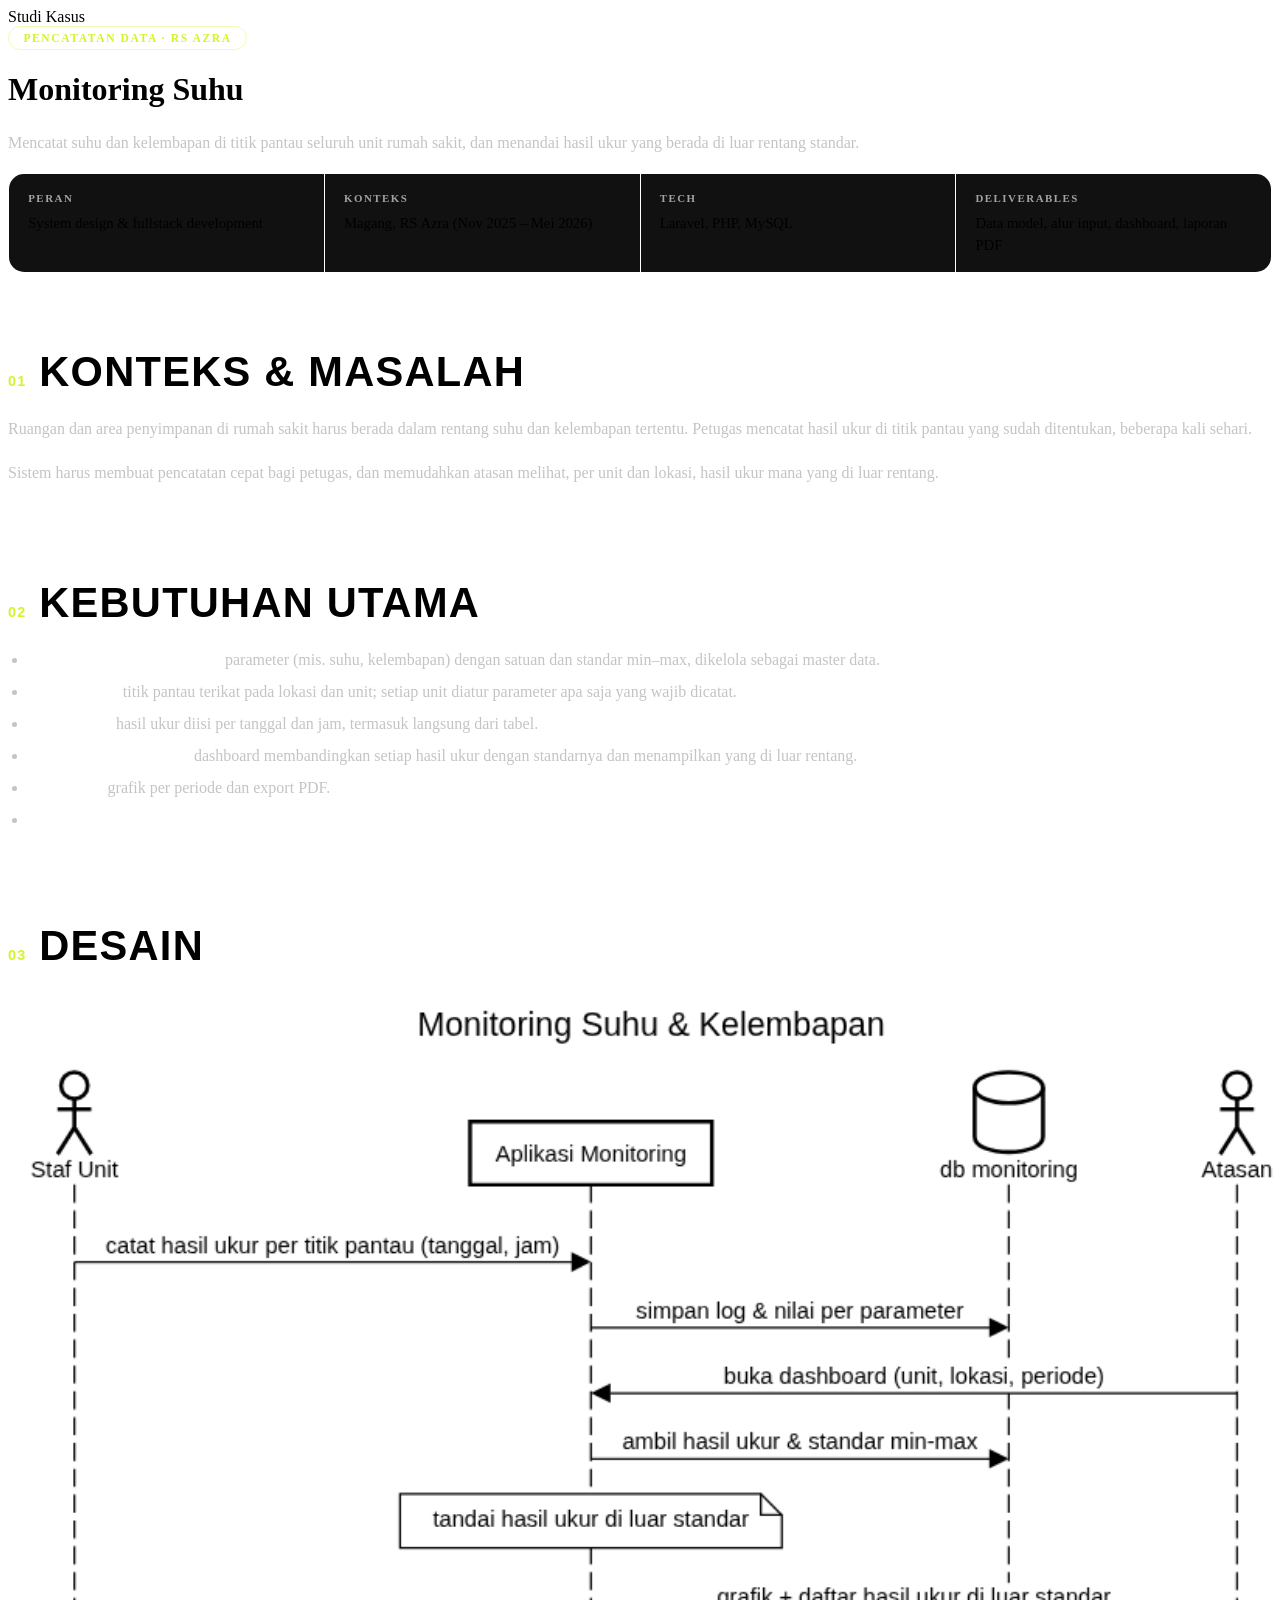
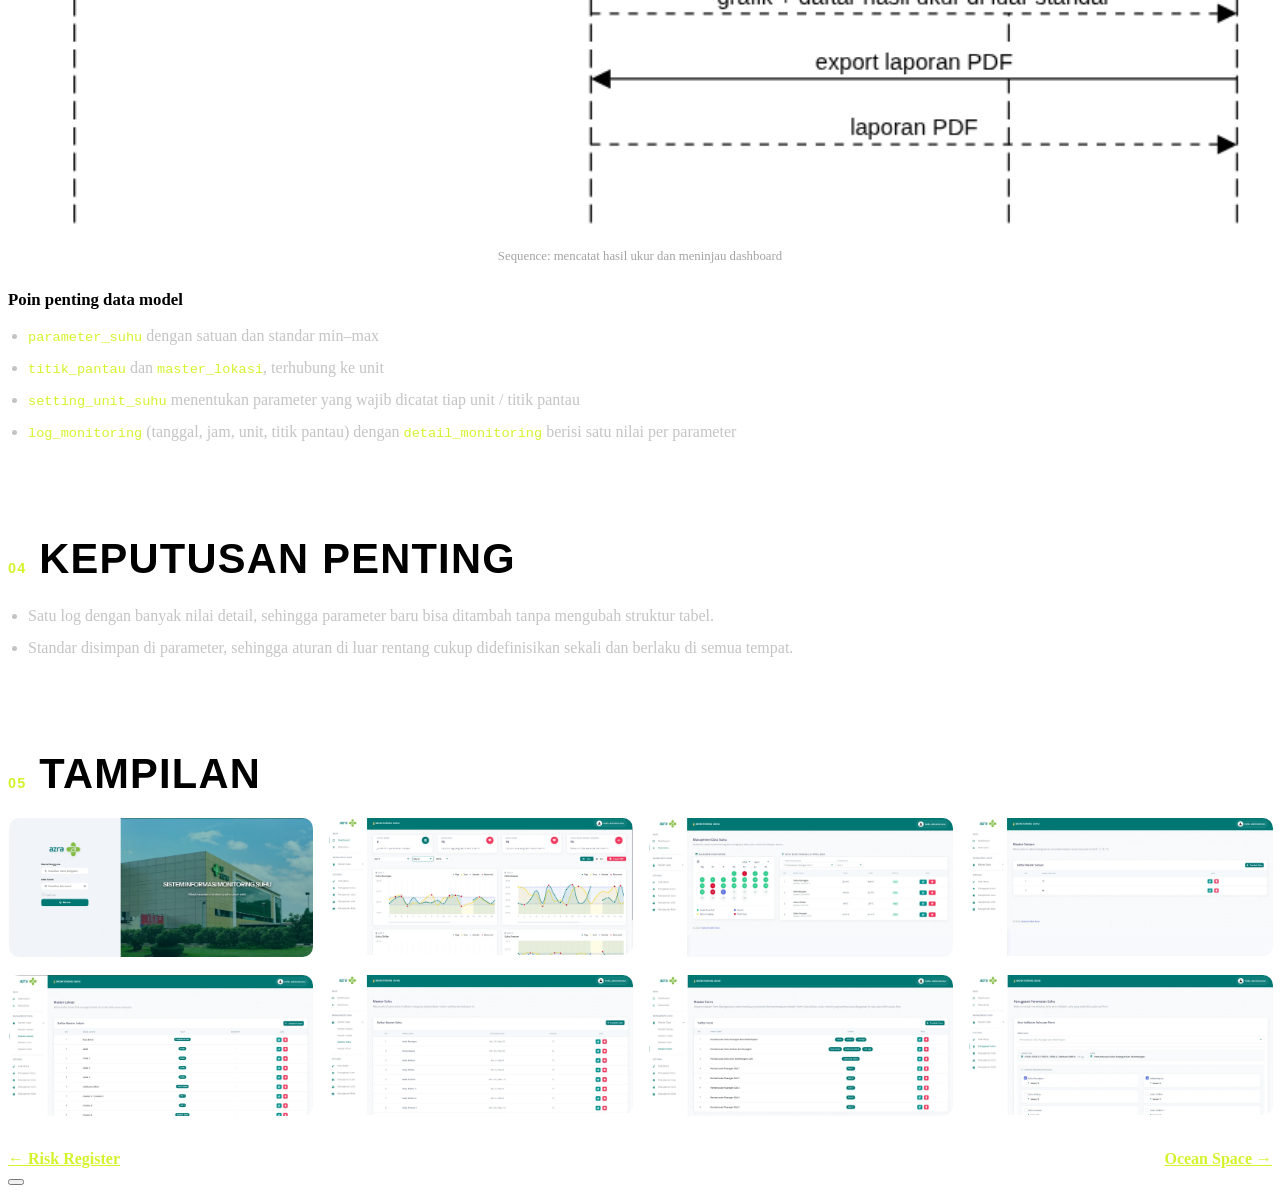
==== commit 2e56f240: "Portfolio ke Bahasa Indonesia + pengalaman PT Finnet Indonesia - Experience: Product Management & Ev" ====
--- a/project-monitoring-suhu.html
+++ b/project-monitoring-suhu.html
@@ -1,10 +1,10 @@
 <!DOCTYPE html>
-<html lang="en">
+<html lang="id">
 <head>
     <meta charset="UTF-8">
     <meta name="viewport" content="width=device-width, initial-scale=1.0">
-    <title>Monitoring Suhu | Case Study</title>
-    <meta name="description" content="Case study by Surya Permana: temperature and humidity monitoring with out-of-standard detection for hospital units.">
+    <title>Monitoring Suhu | Studi Kasus</title>
+    <meta name="description" content="Studi kasus Surya Permana: monitoring suhu dan kelembapan dengan deteksi di luar standar untuk unit rumah sakit.">
     <link rel="preconnect" href="https://fonts.googleapis.com">
     <link rel="preconnect" href="https://fonts.gstatic.com" crossorigin>
     <link href="https://fonts.googleapis.com/css2?family=Bebas+Neue&family=Manrope:wght@400;500;700&display=swap" rel="stylesheet">
@@ -36,64 +36,64 @@
             <a href="index.html#projects" class="w-10 h-10 rounded-full bg-cardbg flex justify-center items-center hover:bg-white/10 transition-colors">
                 <i data-lucide="arrow-left" class="w-5 h-5 text-lime"></i>
             </a>
-            <span class="font-heading text-2xl tracking-widest uppercase mt-1">Case Study</span>
+            <span class="font-heading text-2xl tracking-widest uppercase mt-1">Studi Kasus</span>
         </div>
     </nav>
 
     <main class="max-w-5xl mx-auto px-6 py-12 space-y-16 w-full cs">
         <header class="space-y-6">
-            <span class="cs-tag">Data Tracking &middot; Azra Hospital</span>
+            <span class="cs-tag">Pencatatan Data &middot; RS Azra</span>
             <h1 class="text-5xl md:text-7xl font-heading uppercase tracking-wide">Monitoring Suhu</h1>
-            <p class="text-textgray text-base md:text-lg max-w-3xl leading-relaxed">Recording temperature and humidity at monitoring points across hospital units, and flagging readings that fall outside the standard range.</p>
+            <p class="text-textgray text-base md:text-lg max-w-3xl leading-relaxed">Mencatat suhu dan kelembapan di titik pantau seluruh unit rumah sakit, dan menandai hasil ukur yang berada di luar rentang standar.</p>
             <div class="cs-meta">
-                <div><span>Role</span>System design &amp; fullstack development</div>
-                <div><span>Context</span>Internship, Azra Hospital (Nov 2025 &ndash; May 2026)</div>
+                <div><span>Peran</span>System design &amp; fullstack development</div>
+                <div><span>Konteks</span>Magang, RS Azra (Nov 2025 &ndash; Mei 2026)</div>
                 <div><span>Tech</span>Laravel, PHP, MySQL</div>
-                <div><span>Deliverables</span>Data model, input flow, dashboard, PDF report</div>
+                <div><span>Deliverables</span>Data model, alur input, dashboard, laporan PDF</div>
             </div>
         </header>
 
         <section>
-            <h2><span>01</span>Context &amp; Problem</h2>
-            <p>Rooms and storage areas in a hospital must stay within a set temperature and humidity range. Staff take readings at fixed monitoring points several times a day.</p>
-            <p>The system needed to make recording quick for staff and make it easy for supervisors to see, per unit and location, which readings were out of range.</p>
+            <h2><span>01</span>Konteks &amp; Masalah</h2>
+            <p>Ruangan dan area penyimpanan di rumah sakit harus berada dalam rentang suhu dan kelembapan tertentu. Petugas mencatat hasil ukur di titik pantau yang sudah ditentukan, beberapa kali sehari.</p>
+            <p>Sistem harus membuat pencatatan cepat bagi petugas, dan memudahkan atasan melihat, per unit dan lokasi, hasil ukur mana yang di luar rentang.</p>
         </section>
 
         <section>
-            <h2><span>02</span>Key Requirements</h2>
+            <h2><span>02</span>Kebutuhan Utama</h2>
             <ul>
-                <li><b>Configurable parameters:</b> parameters (e.g. temperature, humidity) with unit of measure and standard min&ndash;max, managed as master data.</li>
-                <li><b>Monitoring points:</b> points belong to locations and units; each unit is set up with the parameters it must record.</li>
-                <li><b>Fast input:</b> readings entered per date and time, including inline entry from the table.</li>
-                <li><b>Out-of-standard detection:</b> the dashboard compares each reading with its standard and lists the ones outside the range.</li>
-                <li><b>Reporting:</b> charts per period and PDF export.</li>
-                <li><b>Role-based menu access.</b></li>
+                <li><b>Parameter yang bisa diatur:</b> parameter (mis. suhu, kelembapan) dengan satuan dan standar min&ndash;max, dikelola sebagai master data.</li>
+                <li><b>Titik pantau:</b> titik pantau terikat pada lokasi dan unit; setiap unit diatur parameter apa saja yang wajib dicatat.</li>
+                <li><b>Input cepat:</b> hasil ukur diisi per tanggal dan jam, termasuk langsung dari tabel.</li>
+                <li><b>Deteksi di luar standar:</b> dashboard membandingkan setiap hasil ukur dengan standarnya dan menampilkan yang di luar rentang.</li>
+                <li><b>Pelaporan:</b> grafik per periode dan export PDF.</li>
+                <li><b>Akses menu berbasis role.</b></li>
             </ul>
         </section>
 
         <section>
-            <h2><span>03</span>Design</h2>
-            <div class="cs-figs one"><figure><img src="img/monitoring-suhu/sequence.png" alt="Sequence: recording readings and reviewing the dashboard"><figcaption>Sequence: recording readings and reviewing the dashboard</figcaption></figure></div>
-            <h3>Data model highlights</h3>
+            <h2><span>03</span>Desain</h2>
+            <div class="cs-figs one"><figure><img src="img/monitoring-suhu/sequence.png" alt="Sequence: mencatat hasil ukur dan meninjau dashboard"><figcaption>Sequence: mencatat hasil ukur dan meninjau dashboard</figcaption></figure></div>
+            <h3>Poin penting data model</h3>
             <ul>
-                <li><code>parameter_suhu</code> with unit and standard min&ndash;max</li>
-                <li><code>titik_pantau</code> and <code>master_lokasi</code>, linked to units</li>
-                <li><code>setting_unit_suhu</code> defines which parameters each unit / point must record</li>
-                <li><code>log_monitoring</code> (date, time, unit, point) with <code>detail_monitoring</code> holding one value per parameter</li>
+                <li><code>parameter_suhu</code> dengan satuan dan standar min&ndash;max</li>
+                <li><code>titik_pantau</code> dan <code>master_lokasi</code>, terhubung ke unit</li>
+                <li><code>setting_unit_suhu</code> menentukan parameter yang wajib dicatat tiap unit / titik pantau</li>
+                <li><code>log_monitoring</code> (tanggal, jam, unit, titik pantau) dengan <code>detail_monitoring</code> berisi satu nilai per parameter</li>
             </ul>
         </section>
 
         <section>
-            <h2><span>04</span>Key Decisions</h2>
+            <h2><span>04</span>Keputusan Penting</h2>
             <ul>
-                <li>One log with many detail values, so a new parameter can be added without changing the table structure.</li>
-                <li>Standards stored on the parameter, so the out-of-range rule is defined once and applied everywhere.</li>
+                <li>Satu log dengan banyak nilai detail, sehingga parameter baru bisa ditambah tanpa mengubah struktur tabel.</li>
+                <li>Standar disimpan di parameter, sehingga aturan di luar rentang cukup didefinisikan sekali dan berlaku di semua tempat.</li>
             </ul>
         </section>
 
         <section>
-            <h2><span>05</span>Screens</h2>
-            <div class="cs-gallery"><img src="img/monitoring-suhu/monitoring-suhu-1.webp" alt="Monitoring Suhu screen" loading="lazy"><img src="img/monitoring-suhu/monitoring-suhu-2.webp" alt="Monitoring Suhu screen" loading="lazy"><img src="img/monitoring-suhu/monitoring-suhu-3.webp" alt="Monitoring Suhu screen" loading="lazy"><img src="img/monitoring-suhu/monitoring-suhu-4.webp" alt="Monitoring Suhu screen" loading="lazy"><img src="img/monitoring-suhu/monitoring-suhu-5.webp" alt="Monitoring Suhu screen" loading="lazy"><img src="img/monitoring-suhu/monitoring-suhu-6.webp" alt="Monitoring Suhu screen" loading="lazy"><img src="img/monitoring-suhu/monitoring-suhu-7.webp" alt="Monitoring Suhu screen" loading="lazy"><img src="img/monitoring-suhu/monitoring-suhu-8.webp" alt="Monitoring Suhu screen" loading="lazy"></div>
+            <h2><span>05</span>Tampilan</h2>
+            <div class="cs-gallery"><img src="img/monitoring-suhu/monitoring-suhu-1.webp" alt="Tampilan Monitoring Suhu" loading="lazy"><img src="img/monitoring-suhu/monitoring-suhu-2.webp" alt="Tampilan Monitoring Suhu" loading="lazy"><img src="img/monitoring-suhu/monitoring-suhu-3.webp" alt="Tampilan Monitoring Suhu" loading="lazy"><img src="img/monitoring-suhu/monitoring-suhu-4.webp" alt="Tampilan Monitoring Suhu" loading="lazy"><img src="img/monitoring-suhu/monitoring-suhu-5.webp" alt="Tampilan Monitoring Suhu" loading="lazy"><img src="img/monitoring-suhu/monitoring-suhu-6.webp" alt="Tampilan Monitoring Suhu" loading="lazy"><img src="img/monitoring-suhu/monitoring-suhu-7.webp" alt="Tampilan Monitoring Suhu" loading="lazy"><img src="img/monitoring-suhu/monitoring-suhu-8.webp" alt="Tampilan Monitoring Suhu" loading="lazy"></div>
         </section>
 
         <div class="cs-next"><a href="project-risk-register.html">&larr; Risk Register</a><a href="project-ocean-space.html">Ocean Space &rarr;</a></div>
